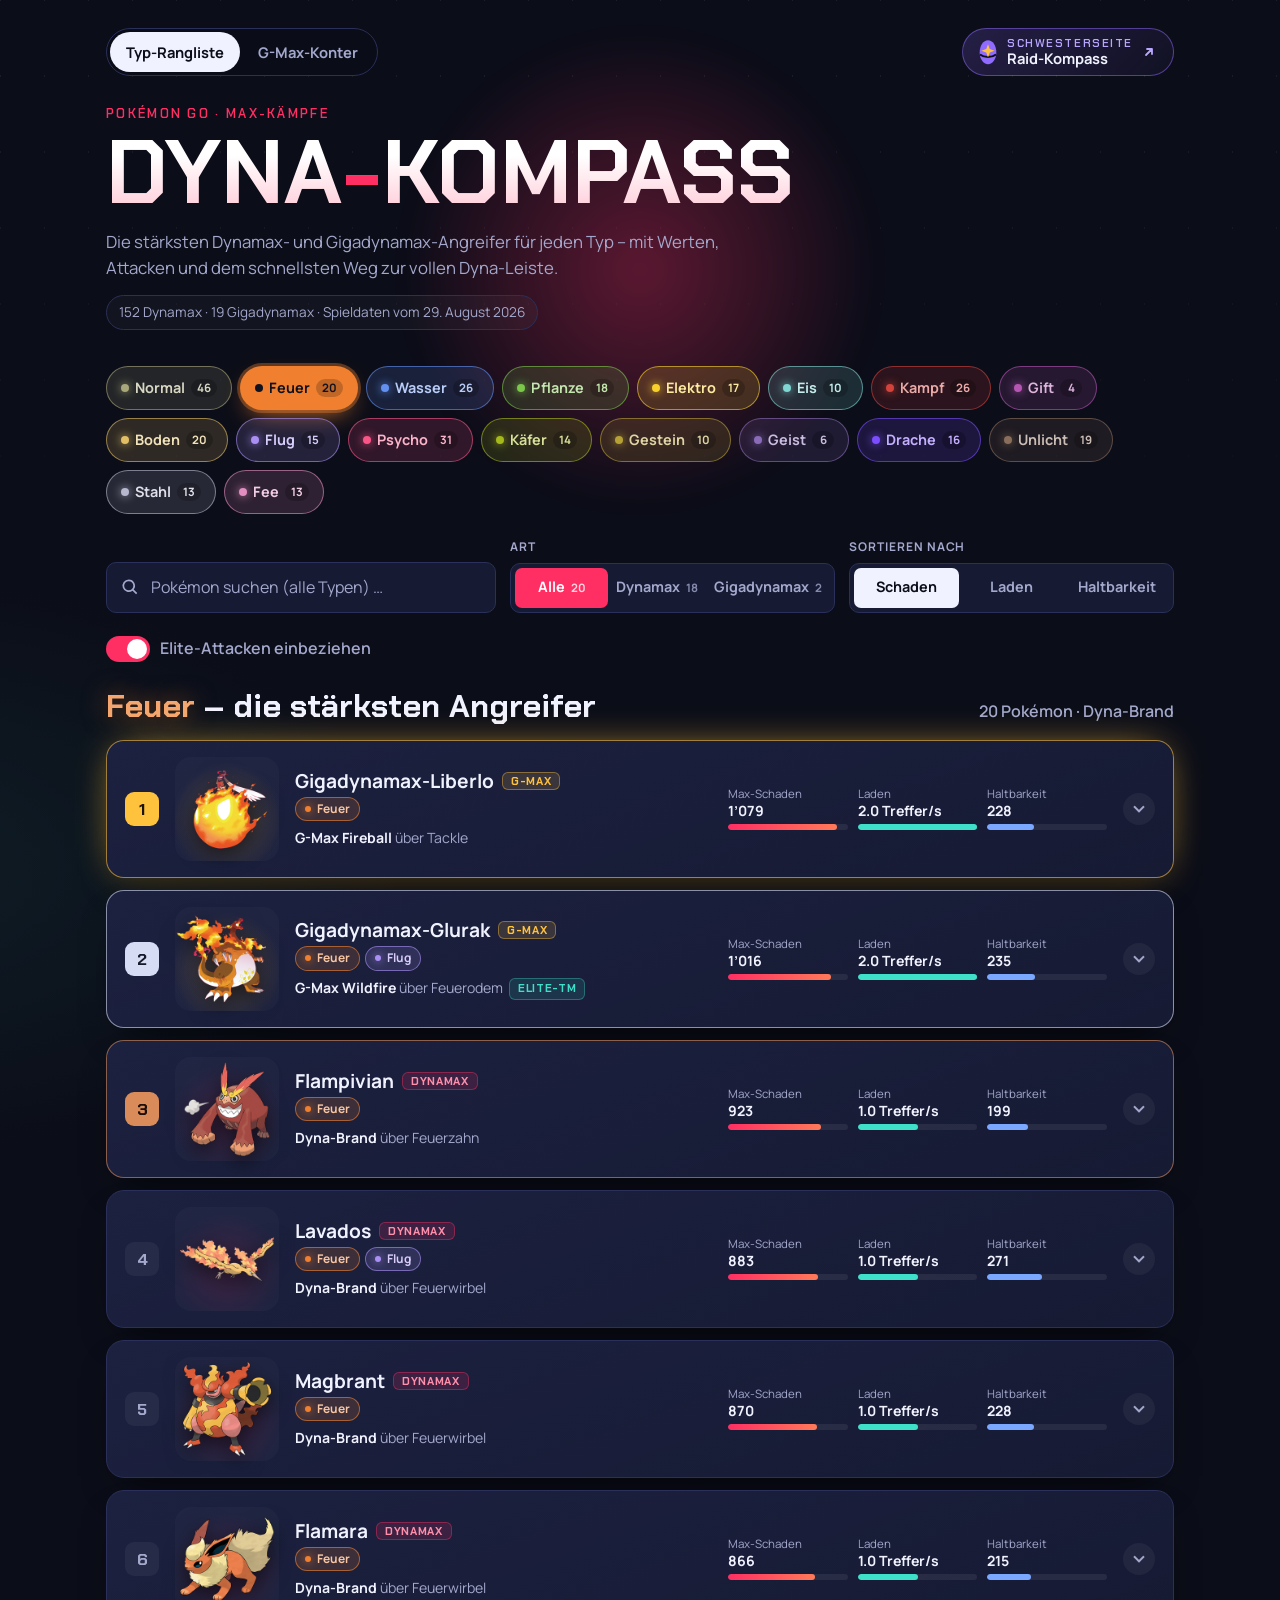
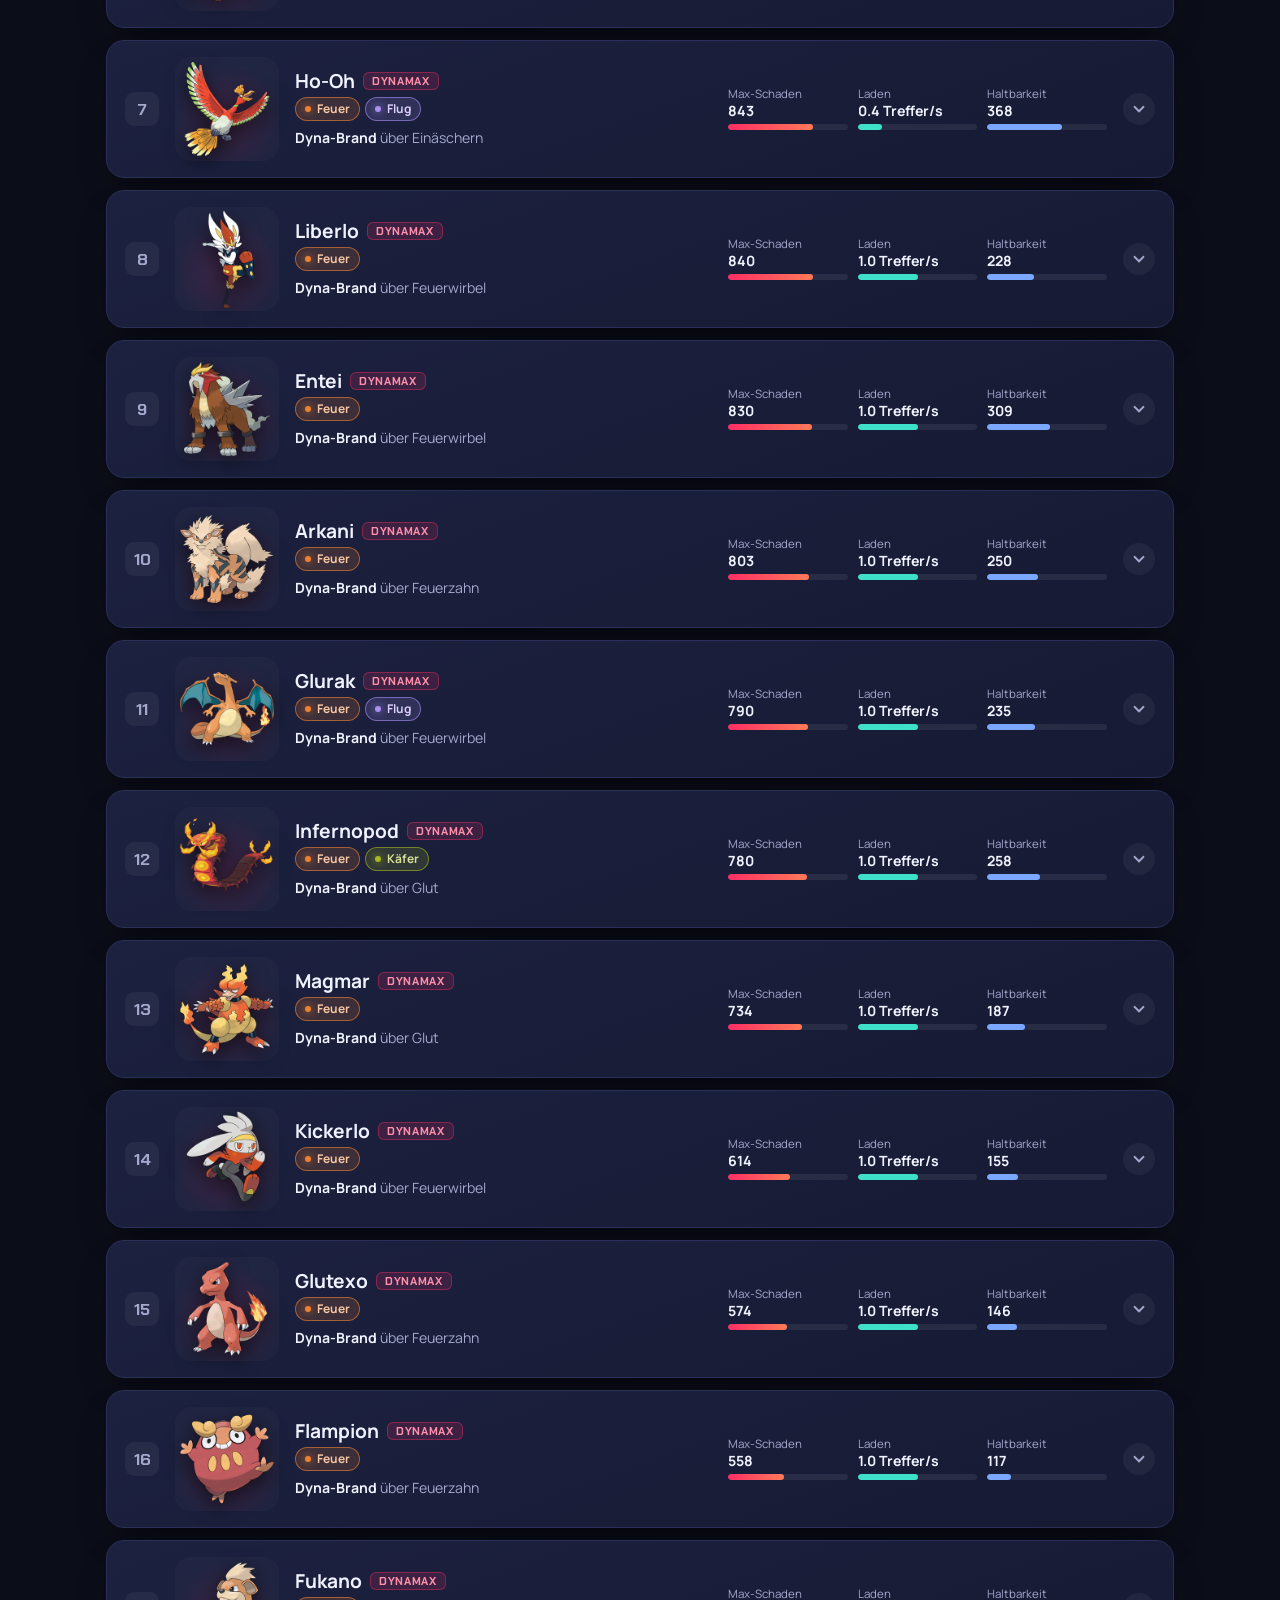
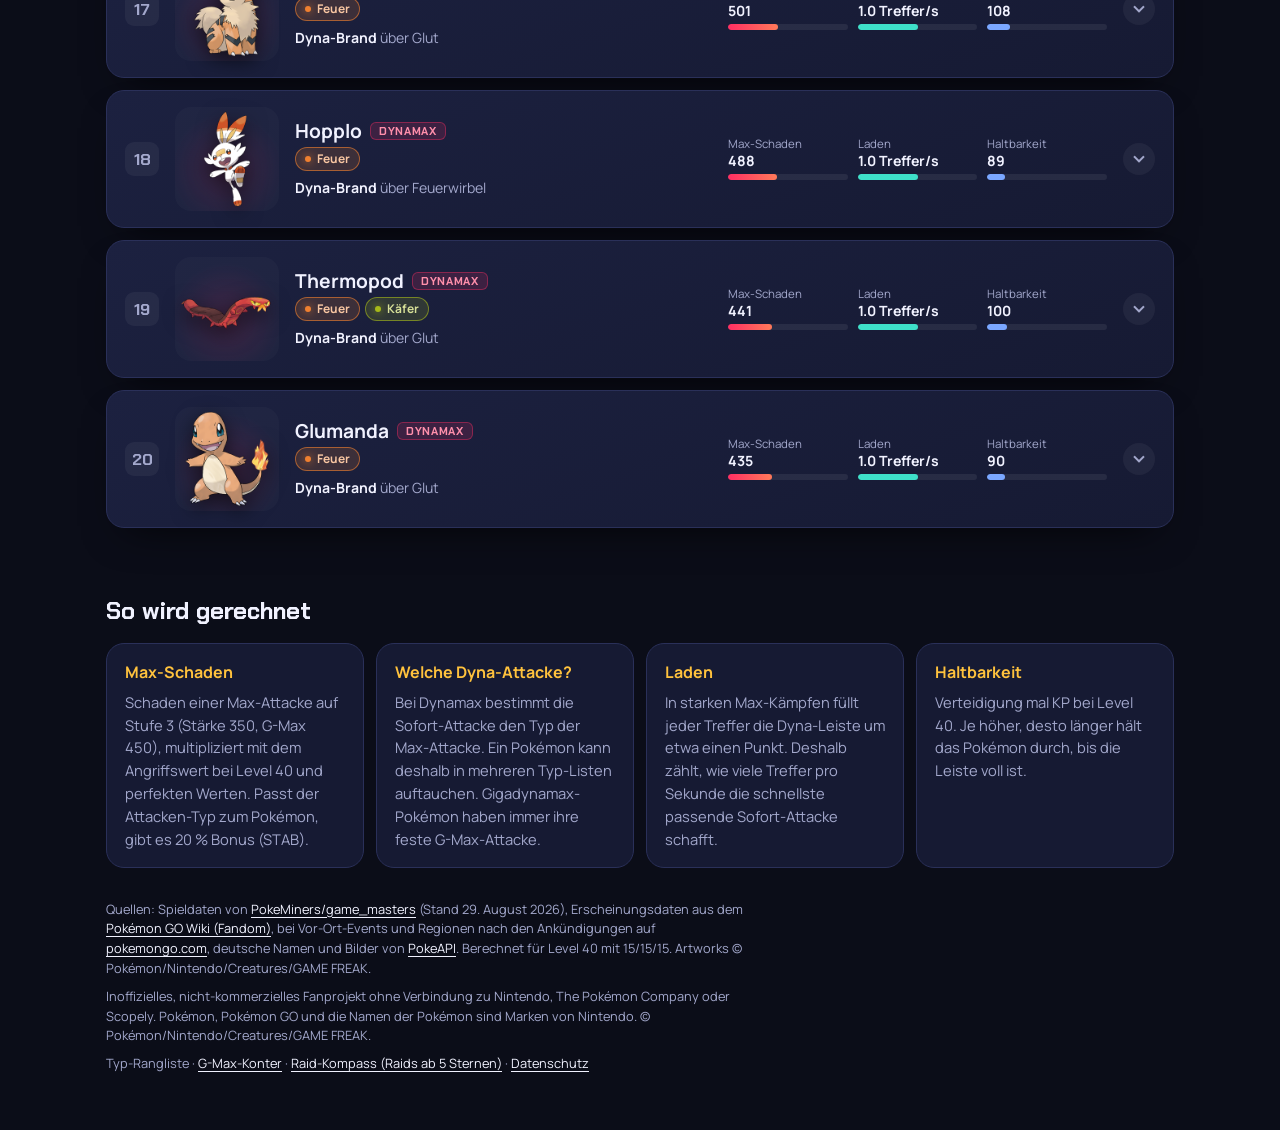
==== index.html @ cf945c14 "Gigadynamax-Duraludon angekündigt (ab 14.11.2026 für alle) - Neue, von Hand gepflegte Liste ANNOUNCE" ====
<!doctype html>
<html lang="de">
<head>
  <meta charset="utf-8">
  <meta name="viewport" content="width=device-width, initial-scale=1">
  <meta http-equiv="Content-Security-Policy" content="default-src 'self'; img-src 'self'; font-src 'self'; style-src 'self'; script-src 'self'; connect-src 'none'; object-src 'none'; base-uri 'self'; form-action 'none'">
  <meta name="referrer" content="strict-origin-when-cross-origin">
  <title>Typ-Rangliste – Dyna-Kompass</title>
  <meta name="description" content="Die stärksten Dynamax- und Gigadynamax-Pokémon in Pokémon GO für jeden Typ, mit Werten und Attacken.">
  <meta name="theme-color" content="#0b0d18">
  <link rel="icon" href="assets/favicon.svg" type="image/svg+xml">
  <link rel="stylesheet" href="css/style.css?v=2026-10-13">
  <script src="data/pokemon-data.js?v=2026-10-13" defer></script>
  <script src="js/shared.js?v=2026-10-13" defer></script>
  <script src="js/app.js?v=2026-10-13" defer></script>
</head>
<body>
  <a class="skip-link" href="#ranking">Zur Rangliste springen</a>

  <header class="hero">
    <div class="hero__glow" aria-hidden="true"></div>
    <nav class="page-nav" aria-label="Seiten">
      <div class="page-nav__tabs">
        <a class="page-nav__link" href="index.html" aria-current="page">Typ-Rangliste</a>
        <a class="page-nav__link" href="konter.html">G-Max-Konter</a>
      </div>
      <a class="page-nav__sister" href="https://jason-z-tech.github.io/raid-kompass/">
        <svg class="page-nav__sister-logo" viewBox="14 6.5 36 51" width="14" height="20" aria-hidden="true" focusable="false"><path d="M32 7c9.5 0 17 10.6 17 25.5C49 45 41.4 56 32 56S15 45 15 32.5C15 17.6 22.5 7 32 7Z" fill="#8f6bff"/><path d="M15.6 36c4.4 3.4 10 5.3 16.4 5.3S44 39.4 48.4 36" fill="none" stroke="#0b0d18" stroke-width="4"/><path d="M32 15l3.6 9.9 9.9 3.6-9.9 3.6L32 42l-3.6-9.9-9.9-3.6 9.9-3.6Z" fill="#ffc23d"/></svg>
        <span class="page-nav__sister-text"><span class="page-nav__sister-kicker">Schwesterseite </span><span class="page-nav__sister-name">Raid-Kompass</span><span class="page-nav__sister-more"> – </span><span class="page-nav__sister-short">Raids</span><span class="page-nav__sister-more"> ab 5 Sternen</span></span>
        <svg class="page-nav__sister-arrow" viewBox="0 0 12 12" width="12" height="12" aria-hidden="true" focusable="false"><path d="M3 9 9 3M4 3h5v5" fill="none" stroke="currentColor" stroke-width="1.8" stroke-linecap="round" stroke-linejoin="round"/></svg>
      </a>
    </nav>
    <p class="hero__eyebrow">Pokémon GO · Max-Kämpfe</p>
    <h1 class="hero__title">Dyna<span>-</span>Kompass</h1>
    <p class="hero__lead">Die stärksten Dynamax- und Gigadynamax-Angreifer für jeden Typ – mit Werten, Attacken und dem schnellsten Weg zur vollen Dyna-Leiste.</p>
    <p class="hero__meta" id="data-meta"></p>
  </header>

  <nav class="type-bar" aria-label="Typ wählen">
    <div class="scroller">
      <div class="scroller__track type-bar__track" id="type-bar"></div>
    </div>
  </nav>

  <form class="controls" id="controls" autocomplete="off">
    <div class="search">
      <label class="visually-hidden" for="search">Pokémon suchen (alle Typen)</label>
      <svg class="search__icon" viewBox="0 0 24 24" aria-hidden="true"><path d="M10.5 3a7.5 7.5 0 0 1 5.96 12.05l4.25 4.24-1.42 1.42-4.24-4.25A7.5 7.5 0 1 1 10.5 3Zm0 2a5.5 5.5 0 1 0 0 11 5.5 5.5 0 0 0 0-11Z"/></svg>
      <input id="search" name="search" type="search" placeholder="Pokémon suchen (alle Typen) …" autocomplete="off" enterkeyhint="search">
      <button class="search__clear" id="search-clear" type="button" aria-label="Suche leeren" hidden>×</button>
    </div>

    <fieldset class="segmented" id="kind-filter">
      <legend class="control-label">Art</legend>
      <div class="segmented__options">
        <label><input type="radio" name="kind" value="all" checked autocomplete="off"><span>Alle <small data-count="all"></small></span></label>
        <label><input type="radio" name="kind" value="dynamax" autocomplete="off"><span>Dynamax <small data-count="dynamax"></small></span></label>
        <label><input type="radio" name="kind" value="gigantamax" autocomplete="off"><span>Gigadynamax <small data-count="gigantamax"></small></span></label>
      </div>
    </fieldset>

    <fieldset class="segmented segmented--sort" id="sort-filter">
      <legend class="control-label">Sortieren nach</legend>
      <div class="segmented__options">
        <label><input type="radio" name="sort" value="damage" checked autocomplete="off"><span>Schaden</span></label>
        <label><input type="radio" name="sort" value="charge" autocomplete="off"><span>Laden</span></label>
        <label><input type="radio" name="sort" value="bulk" autocomplete="off"><span>Haltbarkeit</span></label>
      </div>
    </fieldset>

    <div class="controls__row">
      <label class="toggle">
        <input id="elite" name="elite" type="checkbox" checked autocomplete="off">
        <span class="toggle__track" aria-hidden="true"></span>
        <span>Elite-Attacken einbeziehen</span>
      </label>
      <button class="reset-btn" id="reset" type="button" hidden>Filter zurücksetzen</button>
    </div>
  </form>

  <section class="search-hits" id="search-hits" aria-live="polite" hidden></section>

  <main id="ranking" class="ranking" tabindex="-1">
    <noscript><p class="state">Diese Seite braucht JavaScript, um die Rangliste anzuzeigen.</p></noscript>
  </main>

  <section class="method" aria-labelledby="method-title">
    <h2 id="method-title">So wird gerechnet</h2>
    <div class="method__grid">
      <article>
        <h3>Max-Schaden</h3>
        <p>Schaden einer Max-Attacke auf Stufe 3 (Stärke 350, G-Max 450), multipliziert mit dem Angriffswert bei Level 40 und perfekten Werten. Passt der Attacken-Typ zum Pokémon, gibt es 20 % Bonus (STAB).</p>
      </article>
      <article>
        <h3>Welche Dyna-Attacke?</h3>
        <p>Bei Dynamax bestimmt die Sofort-Attacke den Typ der Max-Attacke. Ein Pokémon kann deshalb in mehreren Typ-Listen auftauchen. Gigadynamax-Pokémon haben immer ihre feste G-Max-Attacke.</p>
      </article>
      <article>
        <h3>Laden</h3>
        <p>In starken Max-Kämpfen füllt jeder Treffer die Dyna-Leiste um etwa einen Punkt. Deshalb zählt, wie viele Treffer pro Sekunde die schnellste passende Sofort-Attacke schafft.</p>
      </article>
      <article>
        <h3>Haltbarkeit</h3>
        <p>Verteidigung mal KP bei Level 40. Je höher, desto länger hält das Pokémon durch, bis die Leiste voll ist.</p>
      </article>
    </div>
  </section>

  <footer class="footer">
    <p id="sources"></p>
    <p>Inoffizielles, nicht-kommerzielles Fanprojekt ohne Verbindung zu Nintendo, The Pokémon Company oder Scopely. Pokémon, Pokémon GO und die Namen der Pokémon sind Marken von Nintendo. © Pokémon/Nintendo/Creatures/GAME FREAK.</p>
    <p><a href="index.html" aria-current="page">Typ-Rangliste</a> · <a href="konter.html">G-Max-Konter</a> · <a href="https://jason-z-tech.github.io/raid-kompass/">Raid-Kompass (Raids ab 5 Sternen)</a> · <a href="datenschutz.html">Datenschutz</a></p>
  </footer>
</body>
</html>
---- css/style.css ----
/* Dyna-Kompass – Design: "Power Spot bei Nacht". Dynamax-Rot, Gigadynamax-Gold, Typfarben. */

@font-face {
  font-family: 'Chakra Petch';
  src: url('../assets/fonts/Chakra-Petch-600.woff2') format('woff2');
  font-weight: 600;
  font-display: swap;
}
@font-face {
  font-family: 'Chakra Petch';
  src: url('../assets/fonts/Chakra-Petch-700.woff2') format('woff2');
  font-weight: 700;
  font-display: swap;
}
@font-face {
  font-family: 'Manrope';
  src: url('../assets/fonts/Manrope-400-800.woff2') format('woff2');
  font-weight: 400 800;
  font-display: swap;
}

:root {
  --bg: #0b0d18;
  --panel: #161a33;
  --panel-2: #1c2140;
  --line: #2a3059;
  --text: #f1f2ff;
  --muted: #a3a8cc;
  --dyna: #ff2e63;
  --dyna-soft: #ff2e6326;
  --gmax: #ffc23d;
  --gmax-soft: #ffc23d24;
  --charge: #3ee0c9;
  --bulk: #7aa7ff;
  --heal: #6ee787;
  --radius: 18px;
  --radius-sm: 10px;
  --shadow: 0 18px 40px -20px #000c;
  --font-display: 'Chakra Petch', 'Segoe UI', sans-serif;
  --font-body: 'Manrope', 'Segoe UI', system-ui, sans-serif;
  --ease: cubic-bezier(.2, .8, .2, 1);
  --page: 1100px;

  --t-normal: #a8a77a; --t-fire: #f08030; --t-water: #6390f0; --t-grass: #7ac74c;
  --t-electric: #f7d02c; --t-ice: #7fd6d2; --t-fighting: #d3423b; --t-poison: #b556b3;
  --t-ground: #e2bf65; --t-flying: #a98ff3; --t-psychic: #f95587; --t-bug: #a6b91a;
  --t-rock: #b6a136; --t-ghost: #8a6bb8; --t-dragon: #7b4dff; --t-dark: #8a6d5a;
  --t-steel: #b7b7ce; --t-fairy: #e38ec0;
}

*, *::before, *::after { box-sizing: border-box; }

html { color-scheme: dark; -webkit-text-size-adjust: 100%; }

body {
  margin: 0;
  min-height: 100vh;
  font-family: var(--font-body);
  font-size: 1rem;
  line-height: 1.55;
  color: var(--text);
  background:
    radial-gradient(1200px 600px at 85% -10%, #ff2e6322, transparent 60%),
    radial-gradient(900px 500px at -10% 20%, #3ee0c914, transparent 60%),
    var(--bg);
  overflow-x: hidden;
}

/* Feines Sechseck-Raster wie auf einem Power Spot */
body::before {
  content: '';
  position: fixed;
  inset: 0;
  pointer-events: none;
  opacity: .07;
  background-image:
    linear-gradient(30deg, #fff 1px, transparent 1px),
    linear-gradient(150deg, #fff 1px, transparent 1px);
  background-size: 44px 76px;
  mask-image: linear-gradient(to bottom, #000, transparent 70%);
  z-index: -1;
}

img { max-width: 100%; display: block; }
button, input { font: inherit; color: inherit; }
button { cursor: pointer; }
[hidden] { display: none !important; }

.visually-hidden {
  position: absolute !important;
  width: 1px; height: 1px;
  overflow: hidden;
  clip: rect(0 0 0 0);
  white-space: nowrap;
}

.skip-link {
  position: absolute;
  left: 16px; top: -60px;
  padding: 10px 16px;
  border-radius: var(--radius-sm);
  background: var(--dyna);
  color: #fff;
  font-weight: 700;
  z-index: 20;
  transition: top .2s var(--ease);
}
.skip-link:focus { top: 16px; }

:focus-visible { outline: 3px solid var(--gmax); outline-offset: 3px; }

/* ---------- Kopfbereich ---------- */

.hero {
  position: relative;
  padding: 20px 16px 24px;
  max-width: var(--page);
  margin: 0 auto;
  isolation: isolate;
}

/* Rein dekorativ: darf nie Klicks abfangen. */
.hero__glow {
  position: absolute;
  top: 10px; left: 50%;
  width: min(520px, 90vw);
  aspect-ratio: 1;
  translate: -50% 0;
  border-radius: 50%;
  background: radial-gradient(circle, #ff2e6355, #ff2e6300 65%);
  filter: blur(10px);
  z-index: -1;
  pointer-events: none;
  animation: pulse 5s ease-in-out infinite;
}
.hero__glow--gmax { background: radial-gradient(circle, #ffc23d40, #ff2e6322 40%, transparent 65%); }

/* Kopfleiste in einer Zeile: links die eigenen Seiten als Reiter, rechts abgesetzt der Link zur
   Schwesterseite – bewusst kein dritter Reiter. Auf dem Handy füllen die Reiter die Breite. */
.page-nav {
  display: flex;
  flex-wrap: wrap; /* nur bei sehr großer Schrift oder starkem Zoom: dann rutscht der Knopf in eine zweite Zeile */
  align-items: stretch;
  gap: 8px 6px;
  margin-bottom: 28px;
}
.page-nav__tabs {
  display: flex;
  flex: 1 1 auto;
  flex-wrap: wrap;
  min-width: 0;
  gap: 2px;
  padding: 3px;
  border: 1px solid var(--line);
  border-radius: 999px;
  background: #0b0d18cc;
  backdrop-filter: blur(8px);
}
.page-nav__link {
  display: inline-flex;
  flex: 1 1 0;
  align-items: center;
  justify-content: center;
  min-height: 40px;
  padding: 0 8px;
  white-space: nowrap;
  border-radius: 999px;
  color: var(--muted);
  font-weight: 700;
  font-size: .82rem;
  text-decoration: none;
  transition: background .2s var(--ease), color .2s var(--ease);
}
.page-nav__link[aria-current="page"] { background: var(--text); color: var(--bg); }
.page-nav__link:focus-visible { outline-offset: 0; }

/* Schwesterseite Raid-Kompass: lila wie deren Logo, mit dem Raid-Ei; der Pfeil heißt "andere Website".
   Der Linktext ist immer vollständig ("Schwesterseite Raid-Kompass – Raids ab 5 Sternen"),
   sichtbar ist je nach Breite nur ein Teil davon. */
.page-nav__sister {
  position: relative;
  display: inline-flex;
  flex: none;
  align-items: center;
  justify-content: center;
  gap: 5px;
  min-height: 48px;
  margin-left: auto;
  padding: 0 11px 0 10px;
  border: 1px solid #8f6bff80;
  border-radius: 999px;
  background: linear-gradient(135deg, #8f6bff33, #8f6bff0d);
  color: var(--text);
  font-weight: 700;
  font-size: .82rem;
  line-height: 1.15;
  white-space: nowrap;
  text-decoration: none;
  transition: border-color .2s var(--ease), background-color .2s var(--ease);
}
.page-nav__sister-logo { flex: none; width: 14px; height: 20px; }
.page-nav__sister-arrow { flex: none; width: 12px; height: 12px; color: #b9a6ff; transition: translate .2s var(--ease); }
.page-nav__sister-text { display: flex; flex-direction: column; }
.page-nav__sister-kicker,
.page-nav__sister-name,
.page-nav__sister-more,
.page-nav__sister-short {
  position: absolute;
  width: 1px; height: 1px;
  overflow: hidden;
  clip: rect(0 0 0 0);
}

@media (hover: hover) {
  .page-nav__link:hover { color: var(--text); background: #ffffff0f; }
  .page-nav__link[aria-current="page"]:hover { background: var(--text); color: var(--bg); }
  .page-nav__sister:hover { border-color: #8f6bffcc; background-color: #8f6bff1f; }
  .page-nav__sister:hover .page-nav__sister-arrow { translate: 2px -2px; }
}

/* Sehr schmale Handys: rundes Symbol mit Ei und Pfeil. */
@media (max-width: 359.98px) {
  .page-nav__sister { width: 48px; gap: 2px; padding: 0; }
}
/* Handy: statt des vollen Namens nur "Raids". */
@media (min-width: 360px) and (max-width: 559.98px) {
  .page-nav__sister-short { position: static; width: auto; height: auto; overflow: visible; clip: auto; }
}
@media (min-width: 375px) {
  .page-nav__link { font-size: .875rem; }
  .page-nav__sister { font-size: .875rem; }
}
/* Ab Tablet-Breite: Reiter links, Schwesterseite rechts mit vollem Namen. */
@media (min-width: 560px) {
  .page-nav { justify-content: space-between; gap: 8px; }
  .page-nav__tabs { flex: none; }
  .page-nav__link { flex: none; padding: 0 16px; font-size: .92rem; }
  .page-nav__sister { gap: 10px; padding: 0 18px 0 16px; font-size: .92rem; }
  .page-nav__sister-logo { width: 18px; height: 25px; }
  .page-nav__sister-kicker,
  .page-nav__sister-name { position: static; width: auto; height: auto; overflow: visible; clip: auto; }
  .page-nav__sister-kicker {
    font-family: var(--font-display);
    font-size: .7rem;
    font-weight: 600;
    letter-spacing: .14em;
    text-transform: uppercase;
    color: #b9a6ff;
  }
}
@media (forced-colors: active) {
  .page-nav__link[aria-current="page"] { text-decoration: underline; text-underline-offset: 4px; }
  .page-nav__sister-arrow { color: inherit; }
}

.hero__eyebrow {
  margin: 0 0 6px;
  font-family: var(--font-display);
  font-weight: 600;
  letter-spacing: .18em;
  text-transform: uppercase;
  font-size: .8rem;
  color: var(--dyna);
}
.hero__eyebrow--gmax { color: var(--gmax); }

.hero__title {
  margin: 0;
  font-family: var(--font-display);
  font-weight: 700;
  font-size: clamp(2.5rem, 11vw, 5.6rem);
  line-height: .95;
  text-transform: uppercase;
  background: linear-gradient(180deg, #fff 30%, #ffc9d7);
  -webkit-background-clip: text;
  background-clip: text;
  color: transparent;
}
.hero__title span { color: var(--dyna); -webkit-text-fill-color: var(--dyna); }
.hero--compact .hero__title { font-size: clamp(2.3rem, 9vw, 4.4rem); }

.hero__lead { max-width: 62ch; margin: 14px 0 10px; color: var(--muted); font-size: 1.05rem; }

.hero__meta {
  display: inline-block;
  margin: 4px 0 0;
  padding: 6px 12px;
  border: 1px solid var(--line);
  border-radius: 999px;
  font-size: .85rem;
  color: var(--muted);
  background: #ffffff08;
}

/* ---------- Wischleiste mit Pfeilen ---------- */

.scroller { position: relative; max-width: var(--page); margin: 0 auto; }
.scroller__track {
  display: flex;
  gap: 8px;
  overflow-x: auto;
  padding: 6px 16px;
  scroll-snap-type: x proximity;
  scrollbar-width: none;
  overscroll-behavior-x: contain;
}
.scroller__track::-webkit-scrollbar { display: none; }
.scroller__track > * { scroll-snap-align: center; flex: 0 0 auto; }

.scroll-arrow {
  position: absolute;
  top: 50%;
  z-index: 2;
  width: 38px; height: 38px;
  translate: 0 -50%;
  border: 1px solid var(--line);
  border-radius: 50%;
  background: #161a33f2;
  box-shadow: 0 6px 16px #000a;
  transition: background .2s;
}
.scroll-arrow:hover { background: var(--panel-2); }
.scroll-arrow::after {
  content: '';
  position: absolute;
  inset: 0;
  margin: auto;
  width: 9px; height: 9px;
  border-right: 2px solid var(--text);
  border-bottom: 2px solid var(--text);
}
.scroll-arrow--prev { left: 4px; }
.scroll-arrow--prev::after { rotate: 135deg; translate: 2px 0; }
.scroll-arrow--next { right: 4px; }
.scroll-arrow--next::after { rotate: -45deg; translate: -2px 0; }

/* ---------- Typ-Chips ---------- */

.type-chip {
  --c: var(--t-normal);
  display: inline-flex;
  align-items: center;
  gap: 6px;
  padding: 6px 12px;
  border-radius: 999px;
  border: 1px solid color-mix(in srgb, var(--c) 60%, transparent);
  background: color-mix(in srgb, var(--c) 16%, transparent);
  color: color-mix(in srgb, var(--c) 45%, #fff);
  font-weight: 700;
  font-size: .85rem;
  white-space: nowrap;
}
.type-chip::before {
  content: '';
  width: 8px; height: 8px;
  border-radius: 50%;
  background: var(--c);
  box-shadow: 0 0 10px var(--c);
  flex: none;
}
.type-chip--small { padding: 2px 9px; font-size: .75rem; }
.type-chip--small::before { width: 6px; height: 6px; }
button.type-chip { transition: transform .2s var(--ease), box-shadow .2s var(--ease), background .2s; }
button.type-chip:hover { transform: translateY(-2px); box-shadow: 0 8px 20px -10px var(--c); }
.type-chip.is-current { background: var(--c); color: #10121f; }

.type-dot { --c: var(--t-normal); width: 10px; height: 10px; border-radius: 50%; background: var(--c); box-shadow: 0 0 8px var(--c); }

.type-normal { --c: var(--t-normal); } .type-fire { --c: var(--t-fire); } .type-water { --c: var(--t-water); }
.type-grass { --c: var(--t-grass); } .type-electric { --c: var(--t-electric); } .type-ice { --c: var(--t-ice); }
.type-fighting { --c: var(--t-fighting); } .type-poison { --c: var(--t-poison); } .type-ground { --c: var(--t-ground); }
.type-flying { --c: var(--t-flying); } .type-psychic { --c: var(--t-psychic); } .type-bug { --c: var(--t-bug); }
.type-rock { --c: var(--t-rock); } .type-ghost { --c: var(--t-ghost); } .type-dragon { --c: var(--t-dragon); }
.type-dark { --c: var(--t-dark); } .type-steel { --c: var(--t-steel); } .type-fairy { --c: var(--t-fairy); }

/* ---------- Typ-Leiste ---------- */

.type-bar, .boss-bar { padding: 6px 0 10px; }

/* Die einzeilige Typ-Leiste bleibt beim Scrollen oben (Handy/Tablet). */
.type-bar {
  position: sticky;
  top: 0;
  z-index: 5;
  background: linear-gradient(to bottom, var(--bg) 75%, #0b0d1800);
}

.type-bar__btn { padding: 9px 14px; font-size: .9rem; min-height: 44px; }
.type-bar__count {
  min-width: 22px;
  padding: 0 6px;
  border-radius: 999px;
  background: #00000033;
  font-size: .72rem;
  text-align: center;
}
.type-bar__btn[aria-pressed="true"] {
  background: var(--c);
  color: #10121f;
  box-shadow: 0 0 0 3px color-mix(in srgb, var(--c) 35%, transparent), 0 10px 26px -10px var(--c);
}
.type-bar__btn[aria-pressed="true"]::before { background: #10121f; box-shadow: none; }

/* ---------- Filter ---------- */

.controls {
  display: grid;
  gap: 14px;
  max-width: var(--page);
  margin: 0 auto;
  padding: 8px 16px 18px;
}

.control-label {
  padding: 0;
  margin-bottom: 6px;
  font-size: .75rem;
  font-weight: 700;
  letter-spacing: .08em;
  text-transform: uppercase;
  color: var(--muted);
}

.search { position: relative; }
.search__icon {
  position: absolute;
  left: 14px; top: 50%;
  width: 20px; height: 20px;
  translate: 0 -50%;
  fill: var(--muted);
  pointer-events: none;
}
.search input {
  width: 100%;
  min-height: 48px;
  padding: 12px 48px 12px 44px;
  border-radius: var(--radius-sm);
  border: 1px solid var(--line);
  background: var(--panel);
  font-size: 1rem;
  transition: border-color .2s, box-shadow .2s;
}
.search input::placeholder { color: var(--muted); }
.search input::-webkit-search-cancel-button { display: none; }
.search input:focus { outline: none; border-color: var(--dyna); box-shadow: 0 0 0 4px var(--dyna-soft); }
.search__clear {
  position: absolute;
  right: 6px; top: 50%;
  width: 36px; height: 36px;
  translate: 0 -50%;
  border: 0;
  border-radius: 50%;
  background: #ffffff12;
  font-size: 1.3rem;
  line-height: 1;
  color: var(--muted);
}
.search__clear:hover { background: #ffffff24; color: var(--text); }

.segmented { margin: 0; padding: 0; border: 0; min-width: 0; }
.segmented__options {
  display: flex;
  padding: 4px;
  border: 1px solid var(--line);
  border-radius: var(--radius-sm);
  background: var(--panel);
}
.segmented label { flex: 1; position: relative; }
.segmented input { position: absolute; inset: 0; opacity: 0; margin: 0; cursor: pointer; }
.segmented span {
  display: flex;
  align-items: center;
  justify-content: center;
  gap: 6px;
  min-height: 40px;
  padding: 6px 8px;
  border-radius: 7px;
  text-align: center;
  font-weight: 700;
  font-size: .9rem;
  color: var(--muted);
  pointer-events: none;
  transition: background .2s var(--ease), color .2s var(--ease);
}
.segmented small { font-size: .72rem; opacity: .8; }
.segmented label:hover span { color: var(--text); }
.segmented input:checked + span { background: var(--dyna); color: #fff; }
.segmented input[value="gigantamax"]:checked + span { background: var(--gmax); color: #1b1300; }
.segmented--sort input:checked + span { background: var(--text); color: var(--bg); }
.segmented input:focus-visible + span { outline: 3px solid var(--gmax); outline-offset: 2px; }

.controls__row { display: flex; flex-wrap: wrap; align-items: center; justify-content: space-between; gap: 10px; }

.toggle {
  position: relative;
  display: inline-flex;
  align-items: center;
  gap: 10px;
  min-height: 44px;
  cursor: pointer;
  font-weight: 600;
  color: var(--muted);
}
.toggle input { position: absolute; opacity: 0; width: 44px; height: 26px; margin: 0; cursor: pointer; }
.toggle__track {
  position: relative;
  flex: none;
  width: 44px; height: 26px;
  border-radius: 999px;
  background: var(--line);
  transition: background .2s var(--ease);
}
.toggle__track::after {
  content: '';
  position: absolute;
  top: 3px; left: 3px;
  width: 20px; height: 20px;
  border-radius: 50%;
  background: #fff;
  transition: translate .25s var(--ease);
}
.toggle input:checked + .toggle__track { background: var(--dyna); }
.toggle input:checked + .toggle__track::after { translate: 18px 0; }
.toggle input:focus-visible + .toggle__track { outline: 3px solid var(--gmax); outline-offset: 2px; }
.toggle:hover { color: var(--text); }

.reset-btn {
  min-height: 40px;
  padding: 8px 16px;
  border-radius: 999px;
  border: 1px solid var(--dyna);
  background: var(--dyna-soft);
  color: #ffb3c5;
  font-weight: 700;
  transition: background .2s;
}
.reset-btn:hover { background: #ff2e6344; }

/* ---------- Suchtreffer ---------- */

.search-hits {
  max-width: calc(var(--page) - 32px);
  margin: 0 16px 20px;
  padding: 14px;
  border-radius: var(--radius);
  border: 1px solid var(--line);
  background: var(--panel);
}
@media (min-width: 1132px) { .search-hits { margin: 0 auto 20px; } }
.search-hits__title { margin: 0 0 10px; font-size: .95rem; color: var(--muted); font-weight: 700; }
.search-hits__list { display: grid; gap: 10px; margin: 0; padding: 0; list-style: none; }
.search-hits__row { display: flex; gap: 12px; align-items: center; }
.search-hits__info { min-width: 0; }
.search-hits__name { display: flex; flex-wrap: wrap; gap: 6px; align-items: center; margin: 0 0 6px; font-weight: 700; }
.search-hits__places { display: flex; flex-wrap: wrap; gap: 6px; }
.search-hits__places button { min-height: 32px; }
.search-hits__empty, .search-hits__more, .search-hits__none { margin: 0; color: var(--muted); font-size: .9rem; }
.search-hits__more { margin-top: 10px; }

/* ---------- Bilder ---------- */

.art {
  position: relative;
  flex: none;
  aspect-ratio: 1;
  border-radius: 16px;
  background: radial-gradient(circle at 50% 60%, var(--dyna-soft), transparent 70%), #ffffff06;
  display: grid;
  place-items: center;
  container-type: inline-size;
}
.art--gmax { background: radial-gradient(circle at 50% 60%, #ffc23d40, transparent 70%), #ffffff06; }
.art--sm { width: 56px; border-radius: 12px; }
.art--md { width: 76px; }
.art--lg { width: min(220px, 60vw); border-radius: 28px; }
.art img {
  width: 100%;
  height: 100%;
  object-fit: contain;
  filter: drop-shadow(0 6px 10px #0009);
  transition: transform .35s var(--ease);
}
/* Schriftgröße relativ zur Bildbreite (cqi), damit die Nummer in jede Größe passt. */
.art__fallback {
  display: grid;
  place-items: center;
  width: 78%;
  aspect-ratio: 1;
  border-radius: 50%;
  background: linear-gradient(135deg, var(--c1), var(--c2));
  box-shadow: inset 0 0 0 3px #ffffff30, 0 8px 18px -8px var(--c1);
  font-family: var(--font-display);
  font-weight: 700;
  font-size: 20cqi;
  color: #10121f;
}

/* ---------- Rangliste ---------- */

.ranking, .counters {
  max-width: var(--page);
  margin: 0 auto;
  padding: 0 16px 40px;
  outline: none;
}

.ranking__header {
  display: flex;
  flex-wrap: wrap;
  align-items: baseline;
  justify-content: space-between;
  gap: 4px 16px;
  margin-bottom: 16px;
  scroll-margin-top: 90px;
}
.ranking__header h2 { margin: 0; font-family: var(--font-display); font-size: clamp(1.4rem, 5vw, 2rem); line-height: 1.1; }
.ranking__type { color: color-mix(in srgb, var(--c) 70%, #fff); text-shadow: 0 0 24px color-mix(in srgb, var(--c) 50%, transparent); }
.ranking__count { margin: 0; color: var(--muted); font-weight: 600; }
.ranking__move { white-space: nowrap; }

.ranking__list { display: grid; gap: 12px; margin: 0; padding: 0; list-style: none; }

.card {
  border-radius: var(--radius);
  background: linear-gradient(160deg, var(--panel-2), var(--panel));
  border: 1px solid var(--line);
  box-shadow: var(--shadow);
  animation: card-in .45s var(--ease) both;
  animation-delay: calc(var(--i) * 35ms);
  transition: border-color .25s var(--ease), transform .25s var(--ease);
}
.card:hover { border-color: #ff2e6380; transform: translateY(-2px); }
.card:hover .art img { transform: scale(1.08) rotate(-2deg); }
.card--top-1 { border-color: #ffc23d99; box-shadow: var(--shadow), 0 0 40px -14px var(--gmax); }
.card--top-2 { border-color: #d7dcf599; }
.card--top-3 { border-color: #d98c5a99; }

.card details > summary { list-style: none; }
.card details > summary::-webkit-details-marker { display: none; }

.card__summary {
  position: relative;
  display: grid;
  grid-template-columns: 76px minmax(0, 1fr) auto;
  grid-template-areas:
    "art info chevron"
    "meters meters meters";
  align-items: center;
  gap: 10px 12px;
  padding: 14px;
  cursor: pointer;
  border-radius: var(--radius);
}
.card__summary .art { grid-area: art; }

/* Auf dem Handy sitzt die Platznummer auf dem Bild, damit der Name mehr Platz hat. */
.card__rank {
  position: absolute;
  top: 8px; left: 8px;
  z-index: 1;
  display: grid;
  place-items: center;
  min-width: 28px;
  height: 28px;
  padding: 0 6px;
  border-radius: 9px;
  font-family: var(--font-display);
  font-weight: 700;
  font-size: .95rem;
  background: #1c2140e6;
  color: var(--muted);
  box-shadow: 0 4px 10px #0008;
}
.card--top-1 .card__rank { background: var(--gmax); color: #1b1300; }
.card--top-2 .card__rank { background: #d7dcf5; color: #151829; }
.card--top-3 .card__rank { background: #d98c5a; color: #1d0f05; }

.card__info { grid-area: info; min-width: 0; }
.card__name { display: flex; flex-wrap: wrap; align-items: center; gap: 4px 8px; margin: 0 0 4px; font-size: 1.05rem; line-height: 1.25; }
.card__types { display: flex; flex-wrap: wrap; gap: 5px; margin-bottom: 6px; }
.card__move { margin: 0; font-size: .88rem; color: var(--muted); }
.card__max { color: var(--text); font-weight: 700; }

.badge {
  display: inline-block;
  padding: 1px 8px;
  border-radius: 6px;
  font-family: var(--font-display);
  font-size: .7rem;
  font-weight: 700;
  letter-spacing: .06em;
  text-transform: uppercase;
  vertical-align: middle;
  white-space: nowrap;
}
.badge--dynamax { background: var(--dyna-soft); color: #ff8fab; border: 1px solid #ff2e6366; }
.badge--gigantamax { background: var(--gmax-soft); color: var(--gmax); border: 1px solid #ffc23d66; }
.badge--elite { margin-left: 6px; background: #3ee0c91f; color: var(--charge); border: 1px solid #3ee0c955; }
/* Datum und Region sind ganze Wörter statt Kürzel: normale Schreibung, dürfen umbrechen. */
.badge--upcoming, .badge--region { background: #ffffff0f; color: var(--text); border: 1px dashed #a3a8ccb3; text-transform: none; letter-spacing: .02em; white-space: normal; }
.badge--region { border-style: solid; }

/* Angekündigt, noch nicht erhältlich: gestrichelter Rahmen wie bei Platzhaltern, Feld ohne Platznummer. */
.card--upcoming { border-style: dashed; border-color: #a3a8ccb3; }
.card--upcoming:hover { border-color: var(--muted); }
.card__rank.card__rank--upcoming { padding: 0 2px; font-size: .75rem; color: var(--text); }

.card__chevron {
  grid-area: chevron;
  width: 32px; height: 32px;
  border-radius: 50%;
  background: #ffffff0d;
  position: relative;
  transition: transform .3s var(--ease), background .2s;
}
.card__chevron::after {
  content: '';
  position: absolute;
  inset: 0;
  margin: auto;
  width: 8px; height: 8px;
  border-right: 2px solid var(--muted);
  border-bottom: 2px solid var(--muted);
  translate: 0 -2px;
  rotate: 45deg;
}
.card details[open] .card__chevron { transform: rotate(180deg); background: var(--dyna-soft); }

.card__meters { grid-area: meters; display: grid; grid-template-columns: repeat(3, minmax(0, 1fr)); gap: 10px; }

.meter__head { display: flex; flex-direction: column; font-size: .72rem; color: var(--muted); line-height: 1.25; }
.meter__head strong { color: var(--text); font-size: .88rem; }
.meter__track { margin-top: 5px; height: 6px; border-radius: 999px; background: #ffffff12; overflow: hidden; }
.meter__fill {
  display: block;
  height: 100%;
  width: var(--fill);
  border-radius: inherit;
  background: var(--bar);
  transform-origin: left;
  animation: fill-in .9s var(--ease) both;
  animation-delay: calc(var(--i, 0) * 35ms + 150ms);
}
.meter--damage { --bar: linear-gradient(90deg, #ff2e63, #ff7a59); }
.meter--charge { --bar: var(--charge); }
.meter--bulk { --bar: var(--bulk); }

/* Details */
.card__details {
  display: grid;
  grid-template-columns: minmax(0, 1fr);
  gap: 18px;
  margin: 0 14px;
  padding: 4px 0 18px;
  border-top: 1px solid var(--line);
  animation: details-in .35s var(--ease);
}
.card__details > * { min-width: 0; }
.card__details h4 {
  margin: 14px 0 8px;
  font-family: var(--font-display);
  font-size: .9rem;
  letter-spacing: .08em;
  text-transform: uppercase;
  color: var(--muted);
}

.stat { display: grid; grid-template-columns: 96px minmax(0, 1fr) 38px; align-items: center; gap: 10px; margin-bottom: 6px; font-size: .88rem; }
.stat__label { color: var(--muted); }
.stat__track { height: 8px; border-radius: 999px; background: #ffffff12; overflow: hidden; }
.stat__fill { display: block; height: 100%; width: var(--fill); border-radius: inherit; background: linear-gradient(90deg, #ff2e63, #ffc23d); }
.stat__value { text-align: right; font-weight: 700; font-variant-numeric: tabular-nums; }

.facts { display: grid; grid-template-columns: repeat(2, minmax(0, 1fr)); gap: 8px; margin: 12px 0 0; }
.facts div { padding: 10px 12px; border-radius: var(--radius-sm); background: #ffffff08; border: 1px solid var(--line); }
.facts dt { font-size: .75rem; color: var(--muted); }
.facts dd { margin: 0; font-family: var(--font-display); font-weight: 700; font-size: 1.1rem; }
.facts .facts__date { font-size: .95rem; }

.moves table { width: 100%; border-collapse: collapse; font-size: .8rem; }
.moves th, .moves td { padding: 7px 4px; text-align: left; border-bottom: 1px solid #ffffff0f; }
.moves td, .moves thead th:nth-child(n+2) { text-align: right; white-space: nowrap; font-variant-numeric: tabular-nums; }
.moves thead th { font-size: .72rem; color: var(--muted); font-weight: 600; text-transform: uppercase; letter-spacing: .05em; }
.moves tbody th .type-chip { margin-top: 3px; }
.moves__name { display: block; }
.moves tbody tr:hover { background: #ffffff08; }

/* Leere Zustände und Fehler */
.state {
  display: grid;
  justify-items: center;
  gap: 6px;
  padding: 32px 20px;
  border-radius: var(--radius);
  border: 1px dashed var(--line);
  text-align: center;
  color: var(--muted);
}
.state p { margin: 0; }
.state__title { font-family: var(--font-display); font-size: 1.2rem; color: var(--text); }
.state .reset-btn { margin-top: 8px; }
.state--error { border-color: #ff2e6399; }

/* ---------- G-Max-Konter ---------- */

.boss-btn {
  display: grid;
  justify-items: center;
  gap: 4px;
  width: 104px;
  padding: 8px 6px 10px;
  border-radius: 16px;
  border: 1px solid var(--line);
  background: var(--panel);
  transition: border-color .2s, transform .2s var(--ease), background .2s;
}
.boss-btn:hover { transform: translateY(-2px); border-color: #ffc23d80; }
.boss-btn:hover img { transform: scale(1.08); }
.boss-btn[aria-pressed="true"] { border-color: var(--gmax); background: linear-gradient(160deg, #ffc23d2e, var(--panel)); box-shadow: 0 10px 24px -14px var(--gmax); }
.boss-btn__name { font-size: .78rem; font-weight: 700; line-height: 1.2; text-align: center; }
.boss-btn__types { display: flex; gap: 4px; }
.boss-btn .badge--upcoming { font-size: .62rem; padding: 1px 6px; }

.boss {
  display: grid;
  justify-items: center;
  gap: 16px;
  margin: 8px 0 32px;
  padding: 20px 16px;
  border-radius: var(--radius);
  border: 1px solid #ffc23d55;
  background: radial-gradient(600px 300px at 20% 0%, #ffc23d1c, transparent 70%), linear-gradient(160deg, var(--panel-2), var(--panel));
  box-shadow: var(--shadow);
  animation: card-in .45s var(--ease) both;
}
.boss .art--lg img { animation: float 6s ease-in-out infinite; }
.boss__info { width: 100%; min-width: 0; }
.boss__label { margin: 0; font-size: .78rem; font-weight: 700; letter-spacing: .1em; text-transform: uppercase; color: var(--gmax); }
.boss__name { margin: 2px 0 8px; font-family: var(--font-display); font-size: clamp(1.7rem, 6vw, 2.4rem); line-height: 1.1; }
.boss__note { margin: 10px 0 0; padding: 8px 12px; border-radius: var(--radius-sm); border: 1px dashed #a3a8ccb3; background: #ffffff0a; font-size: .9rem; }
.boss__facts { display: grid; gap: 14px; margin-top: 12px; }
.boss__facts h3 { margin: 0 0 6px; font-size: .78rem; letter-spacing: .08em; text-transform: uppercase; color: var(--muted); }
.factor-list { display: flex; flex-wrap: wrap; gap: 6px; }
.boss__moves { display: flex; flex-wrap: wrap; gap: 8px; margin: 0; padding: 0; list-style: none; }
.boss__moves li { display: inline-flex; align-items: center; gap: 6px; padding: 4px 10px 4px 12px; border-radius: 999px; background: #ffffff0a; border: 1px solid var(--line); font-weight: 600; font-size: .88rem; }

.section-head { display: flex; flex-wrap: wrap; align-items: center; justify-content: space-between; gap: 6px 16px; margin-bottom: 14px; }
.section-head h2 { margin: 0; font-family: var(--font-display); font-size: clamp(1.4rem, 5vw, 1.9rem); }
.section-head p { margin: 0; color: var(--muted); }

.teams { margin-bottom: 36px; }
.teams__grid { display: grid; gap: 14px; }
.team {
  --accent: var(--dyna);
  display: flex;
  flex-direction: column;
  border-radius: var(--radius);
  border: 1px solid var(--line);
  border-top: 3px solid var(--accent);
  background: linear-gradient(170deg, color-mix(in srgb, var(--accent) 10%, var(--panel-2)), var(--panel) 45%);
  box-shadow: var(--shadow);
  animation: card-in .45s var(--ease) both;
}
.team--ausgewogen { --accent: var(--bulk); animation-delay: 60ms; }
.team--sicher { --accent: var(--heal); animation-delay: 120ms; }
.team__head { padding: 16px 16px 6px; }
.team__tagline { margin: 0; font-size: .75rem; font-weight: 800; letter-spacing: .1em; text-transform: uppercase; color: var(--accent); }
.team__title { margin: 2px 0 6px; font-family: var(--font-display); font-size: 1.35rem; }
.team__text { margin: 0; color: var(--muted); font-size: .9rem; }
.team__members { display: grid; gap: 8px; margin: 0; padding: 10px 12px 14px; list-style: none; }

.member { display: flex; gap: 12px; align-items: center; padding: 10px; border-radius: 14px; background: #ffffff07; border: 1px solid #ffffff0d; }
.member__info { min-width: 0; }
.member__name { display: flex; flex-wrap: wrap; align-items: center; gap: 4px 8px; margin: 0; font-weight: 800; }
.member__action { margin: 2px 0 0; font-size: .86rem; color: var(--muted); }
.member__action strong { color: var(--text); }
.member__reason { margin: 2px 0 0; font-size: .8rem; color: var(--muted); }

.role-badge { padding: 1px 8px; border-radius: 6px; font-family: var(--font-display); font-size: .68rem; font-weight: 700; letter-spacing: .06em; text-transform: uppercase; }
.role-badge--attacker { background: var(--dyna-soft); color: #ff8fab; }
.role-badge--tank { background: #7aa7ff22; color: var(--bulk); }
.role-badge--healer { background: #6ee78722; color: var(--heal); }

.lists { margin-bottom: 20px; }
.tabs {
  display: flex;
  gap: 4px;
  padding: 4px;
  margin-bottom: 14px;
  border: 1px solid var(--line);
  border-radius: var(--radius-sm);
  background: var(--panel);
}
.tabs__btn {
  flex: 1;
  min-height: 44px;
  border: 0;
  border-radius: 7px;
  background: none;
  color: var(--muted);
  font-weight: 800;
  transition: background .2s, color .2s;
}
.tabs__btn:hover { color: var(--text); }
.tabs__btn[aria-selected="true"] { background: var(--text); color: var(--bg); }

.rows { display: grid; gap: 8px; margin: 0; padding: 0; list-style: none; }
.row {
  display: grid;
  grid-template-columns: auto 56px minmax(0, 1fr);
  grid-template-areas: "rank art info" "metric metric metric";
  align-items: center;
  gap: 8px 12px;
  padding: 12px;
  border-radius: 14px;
  border: 1px solid var(--line);
  background: var(--panel);
  animation: card-in .4s var(--ease) both;
}
.row:hover { border-color: #ffffff30; }
.row:hover img { transform: scale(1.08); }
.row__rank { grid-area: rank; min-width: 26px; font-family: var(--font-display); font-weight: 700; font-size: 1.1rem; color: var(--muted); text-align: center; }
.row .art { grid-area: art; }
.row__info { grid-area: info; min-width: 0; }
.row__name { display: flex; flex-wrap: wrap; align-items: center; gap: 4px 8px; margin: 0 0 4px; font-weight: 800; }
.row__detail { margin: 0; font-size: .84rem; color: var(--muted); }
.row__detail strong { color: var(--text); }
.row__metric { grid-area: metric; }
.row .card__types { margin-bottom: 4px; }

/* ---------- Methode & Footer ---------- */

.method { max-width: var(--page); margin: 0 auto; padding: 24px 16px 8px; }
.method h2 { font-family: var(--font-display); font-size: 1.5rem; margin: 0 0 14px; }
.method__grid { display: grid; gap: 12px; }
.method article { padding: 16px 18px; border-radius: var(--radius); background: var(--panel); border: 1px solid var(--line); }
.method h3 { margin: 0 0 6px; font-size: 1rem; color: var(--gmax); }
.method p { margin: 0; color: var(--muted); font-size: .92rem; }

.footer { max-width: var(--page); margin: 0 auto; padding: 24px 16px 48px; font-size: .8rem; color: var(--muted); }
.footer p { margin: 0 0 8px; max-width: 80ch; }
.footer a { color: var(--text); text-underline-offset: 3px; }
.footer a[aria-current="page"] { color: var(--muted); text-decoration: none; }

/* ---------- Rechtliches ---------- */

.hero__title--small { font-size: clamp(2.2rem, 9vw, 3.6rem); }
.legal { max-width: 760px; margin: 0 auto; padding: 0 16px 24px; outline: none; }
.legal section { margin-bottom: 26px; }
.legal h2 { margin: 0 0 8px; font-family: var(--font-display); font-size: 1.3rem; }
.legal p, .legal li { margin: 0 0 10px; color: #d6d9f2; }
.legal ul { margin: 0 0 10px; padding-left: 20px; }
.legal a { color: var(--gmax); text-underline-offset: 3px; }
.legal code { padding: 1px 6px; border-radius: 6px; background: #ffffff12; font-size: .9em; }
.legal__summary { padding: 18px 20px; border-radius: var(--radius); border: 1px solid #6ee78755; background: #6ee7870f; }
.legal__date { color: var(--muted); font-size: .85rem; }

/* ---------- Animationen ---------- */

@keyframes card-in { from { opacity: 0; transform: translateY(14px); } }
@keyframes fill-in { from { transform: scaleX(0); } }
@keyframes details-in { from { opacity: 0; transform: translateY(-6px); } }
@keyframes pulse { 50% { opacity: .6; scale: 1.08; } }
@keyframes float { 50% { transform: translateY(-8px); } }

@media (prefers-reduced-motion: reduce) {
  *, *::before, *::after { animation: none !important; transition: none !important; scroll-behavior: auto !important; }
}

/* ---------- Größere Bildschirme ---------- */

@media (min-width: 720px) {
  .hero { padding-top: 28px; }
  .controls { grid-template-columns: minmax(0, 1fr) minmax(0, 1fr); align-items: end; }
  .controls .search { grid-column: 1 / -1; }
  .controls__row { grid-column: 1 / -1; }

  .card__summary {
    grid-template-columns: auto 104px minmax(0, 1.1fr) minmax(0, 1fr) auto;
    grid-template-areas: "rank art info meters chevron";
    gap: 16px;
    padding: 16px 18px;
  }
  .card__summary .art { width: 104px; }
  .card__rank { position: static; grid-area: rank; min-width: 34px; height: 34px; font-size: 1.05rem; background: #ffffff0d; box-shadow: none; }
  .card__name { font-size: 1.2rem; }
  .card__details { grid-template-columns: minmax(0, 1fr) minmax(0, 1.4fr); margin: 0 18px; }
  .card__details .details__stats { grid-row: span 2; }
  .moves table { font-size: .85rem; }
  .moves th, .moves td { padding: 8px 6px; }

  .boss { grid-template-columns: auto minmax(0, 1fr); justify-items: start; align-items: center; gap: 28px; padding: 24px 28px; }
  .boss__facts { grid-template-columns: repeat(2, minmax(0, 1fr)); }
  .boss__facts > div:last-child { grid-column: 1 / -1; }

  .row {
    grid-template-columns: auto 64px minmax(0, 1.4fr) minmax(0, 1fr);
    grid-template-areas: "rank art info metric";
    gap: 14px;
  }
  .row .art { width: 64px; }
  .method__grid { grid-template-columns: repeat(2, minmax(0, 1fr)); }
}

@media (min-width: 1000px) {
  /* Auf großen Bildschirmen passen alle Typen ohne Scrollen in die Leiste – dann klebt sie nicht,
     damit die mehrzeilige Leiste keine Inhalte verdeckt. */
  .type-bar { position: static; background: none; }
  .type-bar__track { flex-wrap: wrap; justify-content: flex-start; overflow: visible; }
  .type-bar .scroll-arrow { display: none; }
  .controls { grid-template-columns: minmax(0, 1.2fr) minmax(0, 1fr) minmax(0, 1fr); }
  .controls .search { grid-column: auto; align-self: end; }
  .teams__grid { grid-template-columns: repeat(3, minmax(0, 1fr)); }
  .method__grid { grid-template-columns: repeat(4, minmax(0, 1fr)); }
}
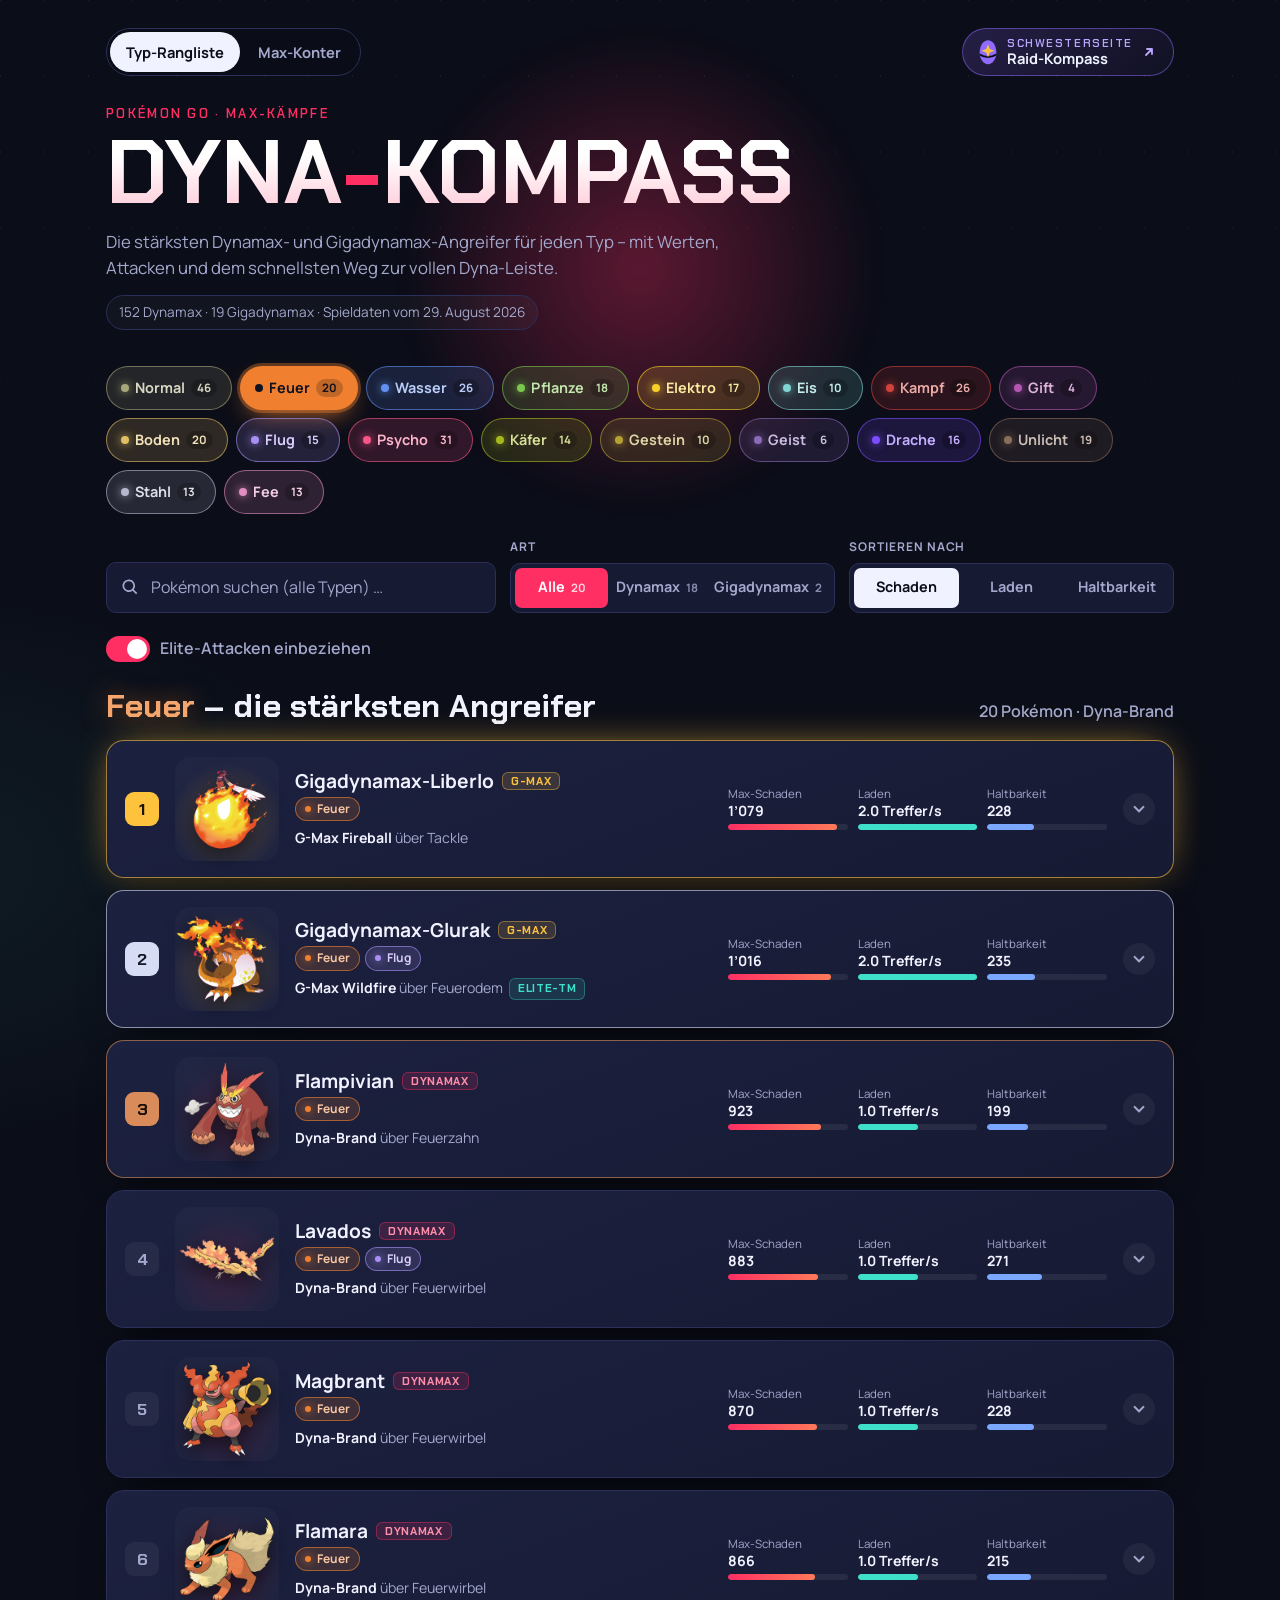
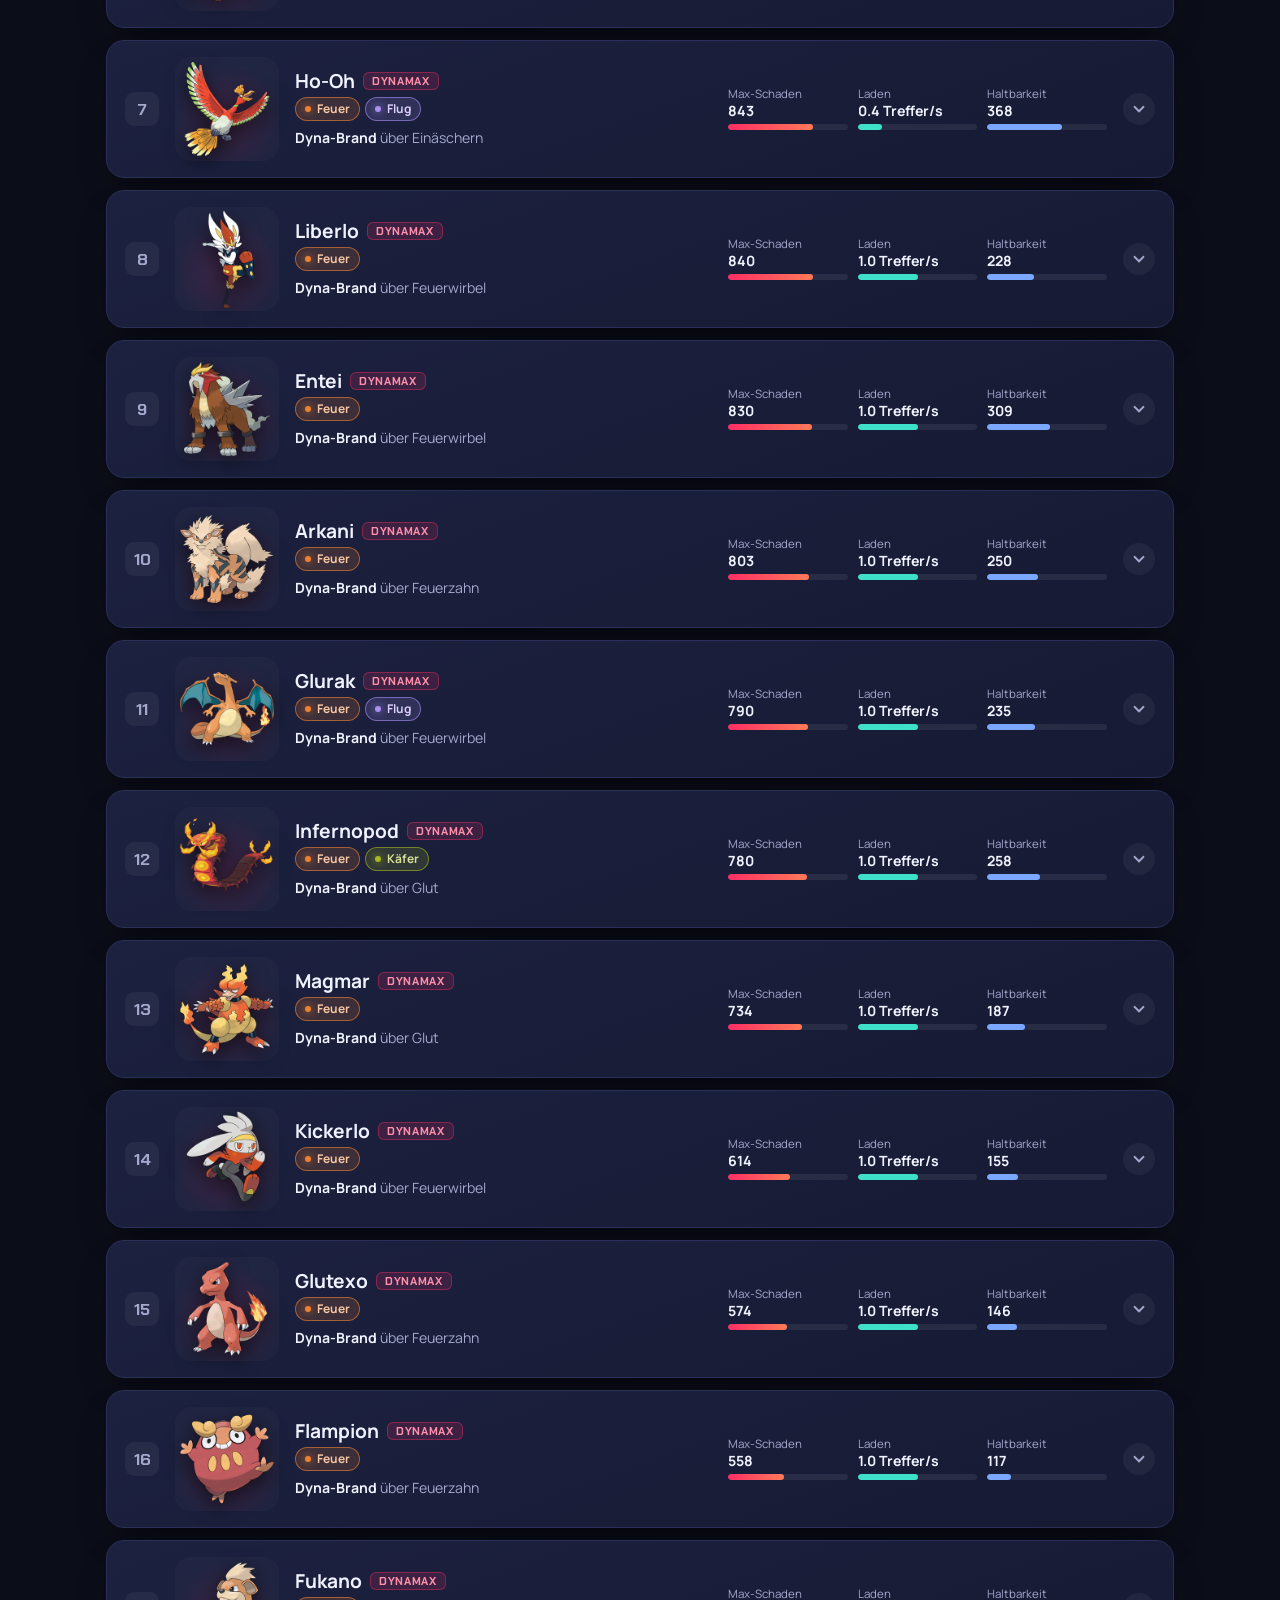
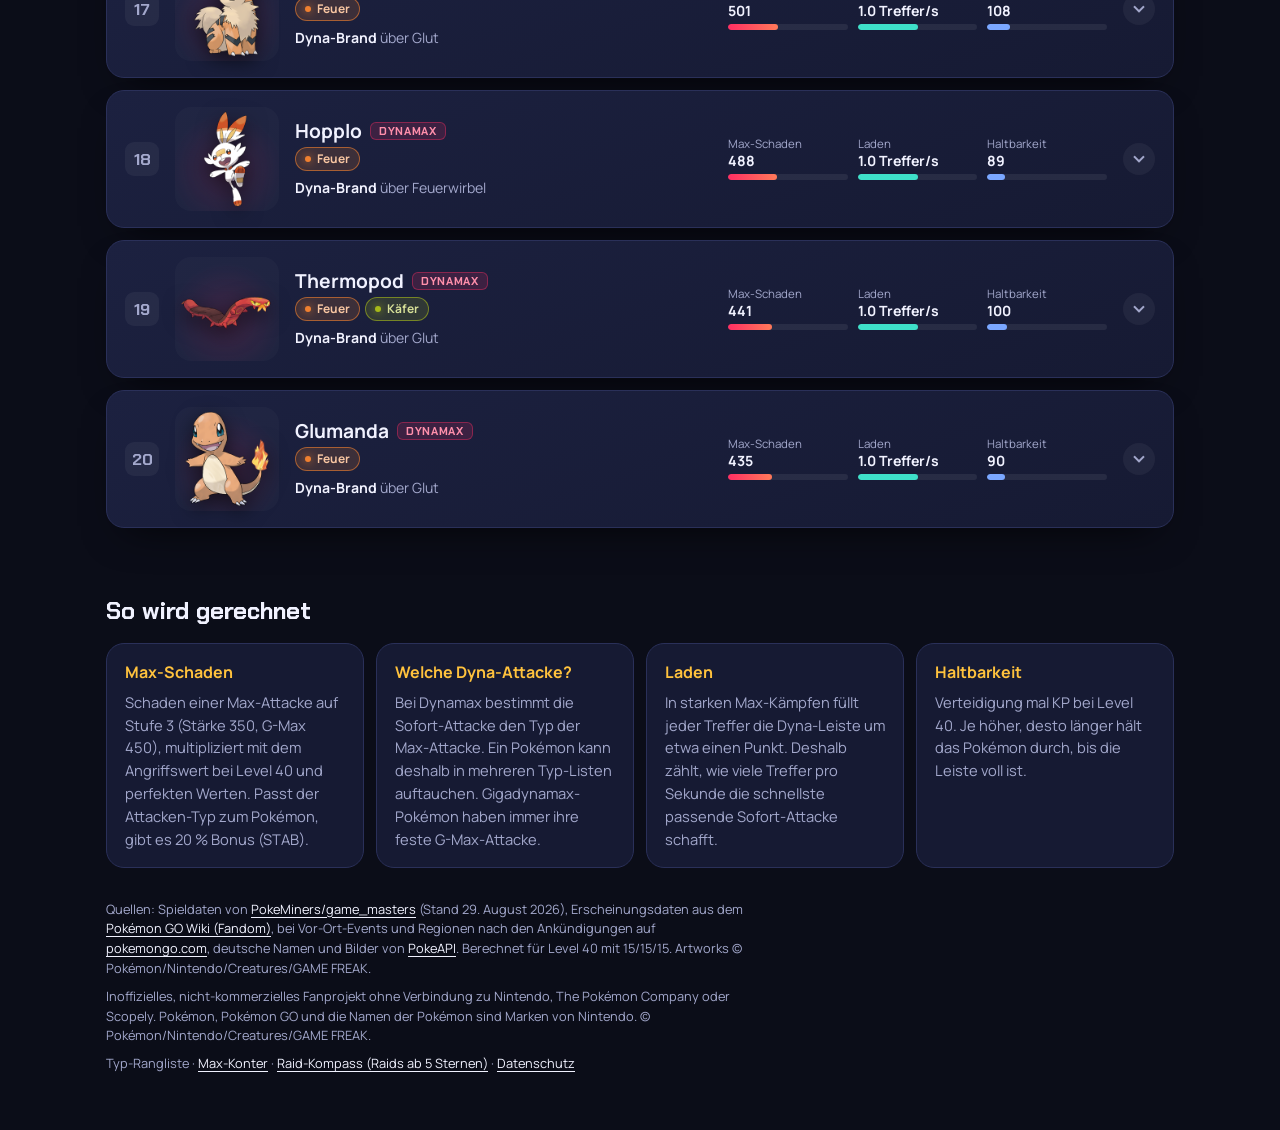
==== commit 6c9f78db: "Max-Konter: auch 5-Sterne-Max-Kämpfe (legendäre Dynamax) - Daten: neues Feld bossTier – 6 für Gigady" ====
--- a/index.html
+++ b/index.html
@@ -9,10 +9,10 @@
   <meta name="description" content="Die stärksten Dynamax- und Gigadynamax-Pokémon in Pokémon GO für jeden Typ, mit Werten und Attacken.">
   <meta name="theme-color" content="#0b0d18">
   <link rel="icon" href="assets/favicon.svg" type="image/svg+xml">
-  <link rel="stylesheet" href="css/style.css?v=2026-10-13">
-  <script src="data/pokemon-data.js?v=2026-10-13" defer></script>
-  <script src="js/shared.js?v=2026-10-13" defer></script>
-  <script src="js/app.js?v=2026-10-13" defer></script>
+  <link rel="stylesheet" href="css/style.css?v=2026-10-13-2">
+  <script src="data/pokemon-data.js?v=2026-10-13-2" defer></script>
+  <script src="js/shared.js?v=2026-10-13-2" defer></script>
+  <script src="js/app.js?v=2026-10-13-2" defer></script>
 </head>
 <body>
   <a class="skip-link" href="#ranking">Zur Rangliste springen</a>
@@ -22,7 +22,7 @@
     <nav class="page-nav" aria-label="Seiten">
       <div class="page-nav__tabs">
         <a class="page-nav__link" href="index.html" aria-current="page">Typ-Rangliste</a>
-        <a class="page-nav__link" href="konter.html">G-Max-Konter</a>
+        <a class="page-nav__link" href="konter.html">Max-Konter</a>
       </div>
       <a class="page-nav__sister" href="https://jason-z-tech.github.io/raid-kompass/">
         <svg class="page-nav__sister-logo" viewBox="14 6.5 36 51" width="14" height="20" aria-hidden="true" focusable="false"><path d="M32 7c9.5 0 17 10.6 17 25.5C49 45 41.4 56 32 56S15 45 15 32.5C15 17.6 22.5 7 32 7Z" fill="#8f6bff"/><path d="M15.6 36c4.4 3.4 10 5.3 16.4 5.3S44 39.4 48.4 36" fill="none" stroke="#0b0d18" stroke-width="4"/><path d="M32 15l3.6 9.9 9.9 3.6-9.9 3.6L32 42l-3.6-9.9-9.9-3.6 9.9-3.6Z" fill="#ffc23d"/></svg>
@@ -109,7 +109,7 @@
   <footer class="footer">
     <p id="sources"></p>
     <p>Inoffizielles, nicht-kommerzielles Fanprojekt ohne Verbindung zu Nintendo, The Pokémon Company oder Scopely. Pokémon, Pokémon GO und die Namen der Pokémon sind Marken von Nintendo. © Pokémon/Nintendo/Creatures/GAME FREAK.</p>
-    <p><a href="index.html" aria-current="page">Typ-Rangliste</a> · <a href="konter.html">G-Max-Konter</a> · <a href="https://jason-z-tech.github.io/raid-kompass/">Raid-Kompass (Raids ab 5 Sternen)</a> · <a href="datenschutz.html">Datenschutz</a></p>
+    <p><a href="index.html" aria-current="page">Typ-Rangliste</a> · <a href="konter.html">Max-Konter</a> · <a href="https://jason-z-tech.github.io/raid-kompass/">Raid-Kompass (Raids ab 5 Sternen)</a> · <a href="datenschutz.html">Datenschutz</a></p>
   </footer>
 </body>
 </html>
--- a/css/style.css
+++ b/css/style.css
@@ -801,7 +801,14 @@
 .state .reset-btn { margin-top: 8px; }
 .state--error { border-color: #ff2e6399; }
 
-/* ---------- G-Max-Konter ---------- */
+/* ---------- Max-Konter ---------- */
+
+/* Umschalter 6 Sterne (Gigadynamax) / 5 Sterne (legendäre Dynamax) über der Boss-Leiste. */
+.boss-tiers { max-width: var(--page); margin: 0 auto 6px; padding: 0 16px; }
+.boss-tiers .segmented__options { max-width: 520px; }
+.boss-tiers label > span { flex-direction: column; gap: 1px; line-height: 1.15; }
+.boss-tiers small span { display: inline; min-height: 0; padding: 0; color: inherit; font-size: inherit; font-weight: inherit; }
+.boss-tiers input[value="6"]:checked + span { background: var(--gmax); color: #1b1300; }
 
 .boss-btn {
   display: grid;
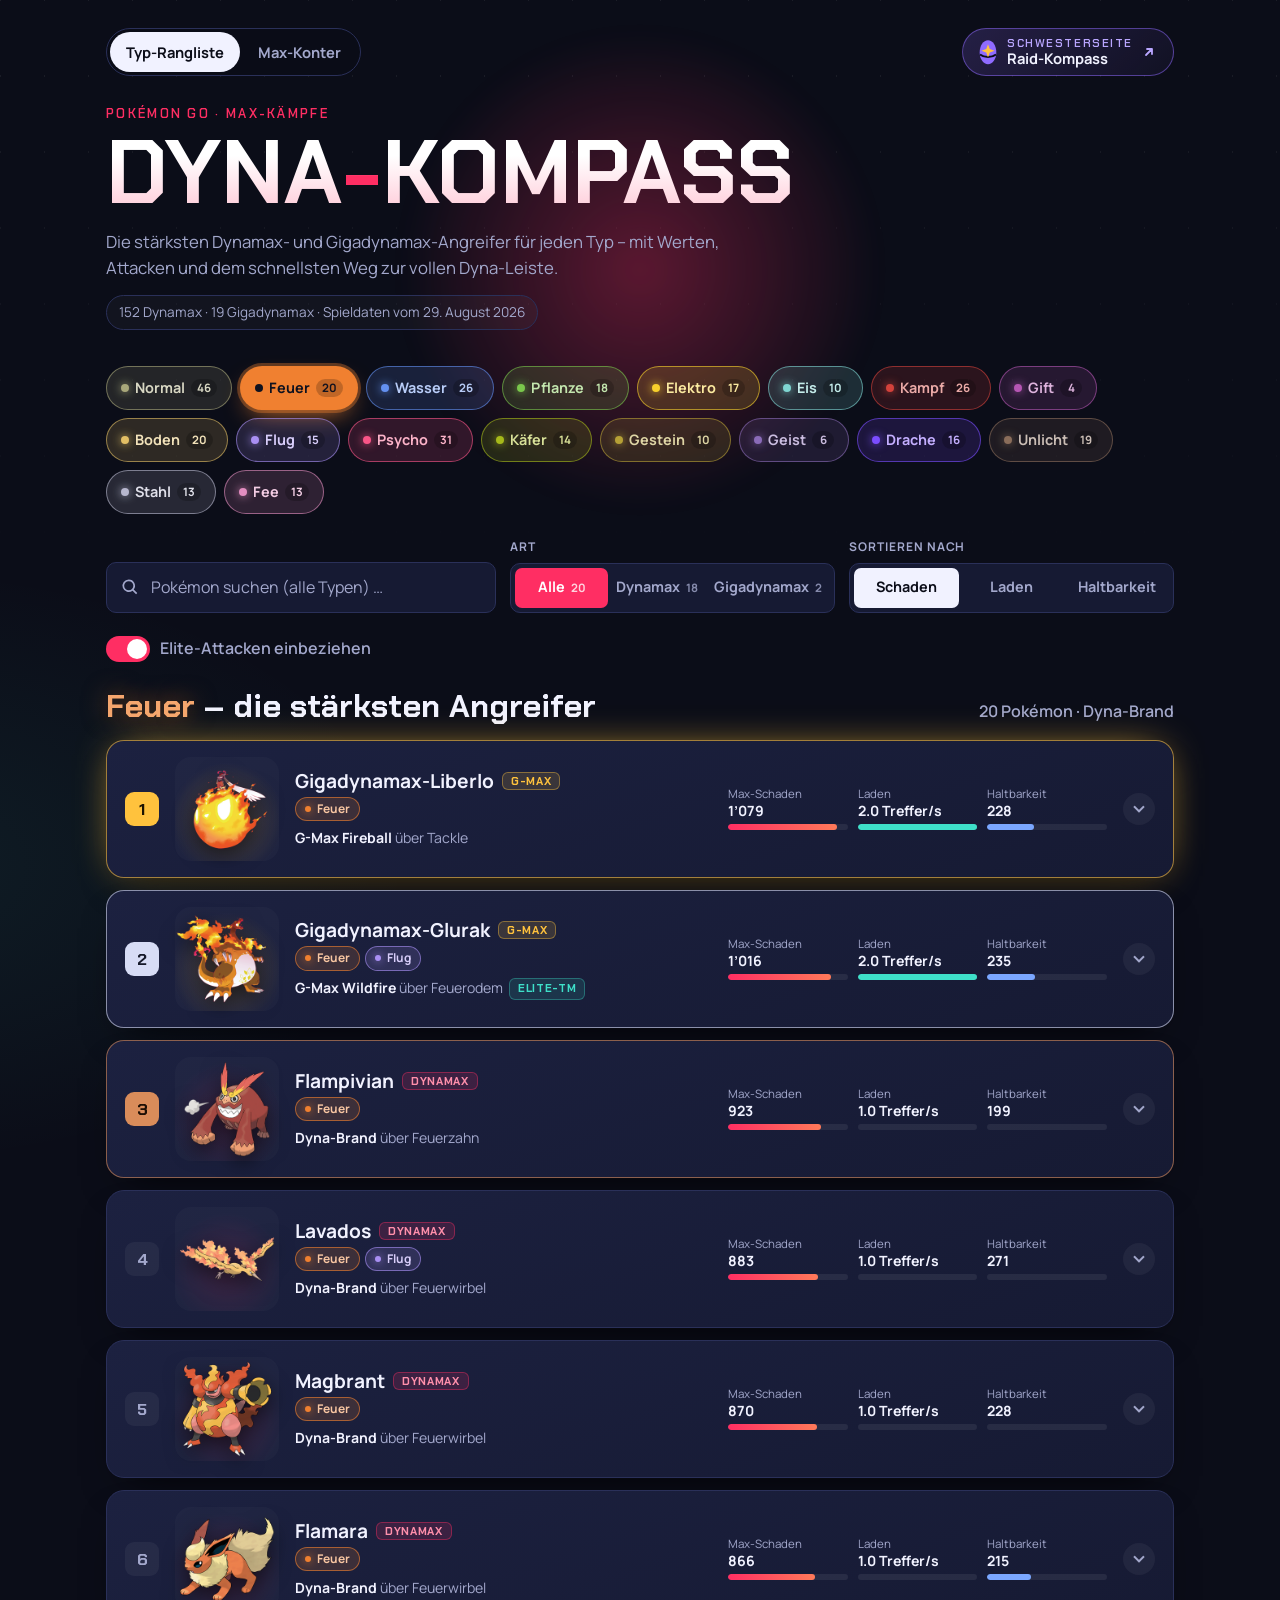
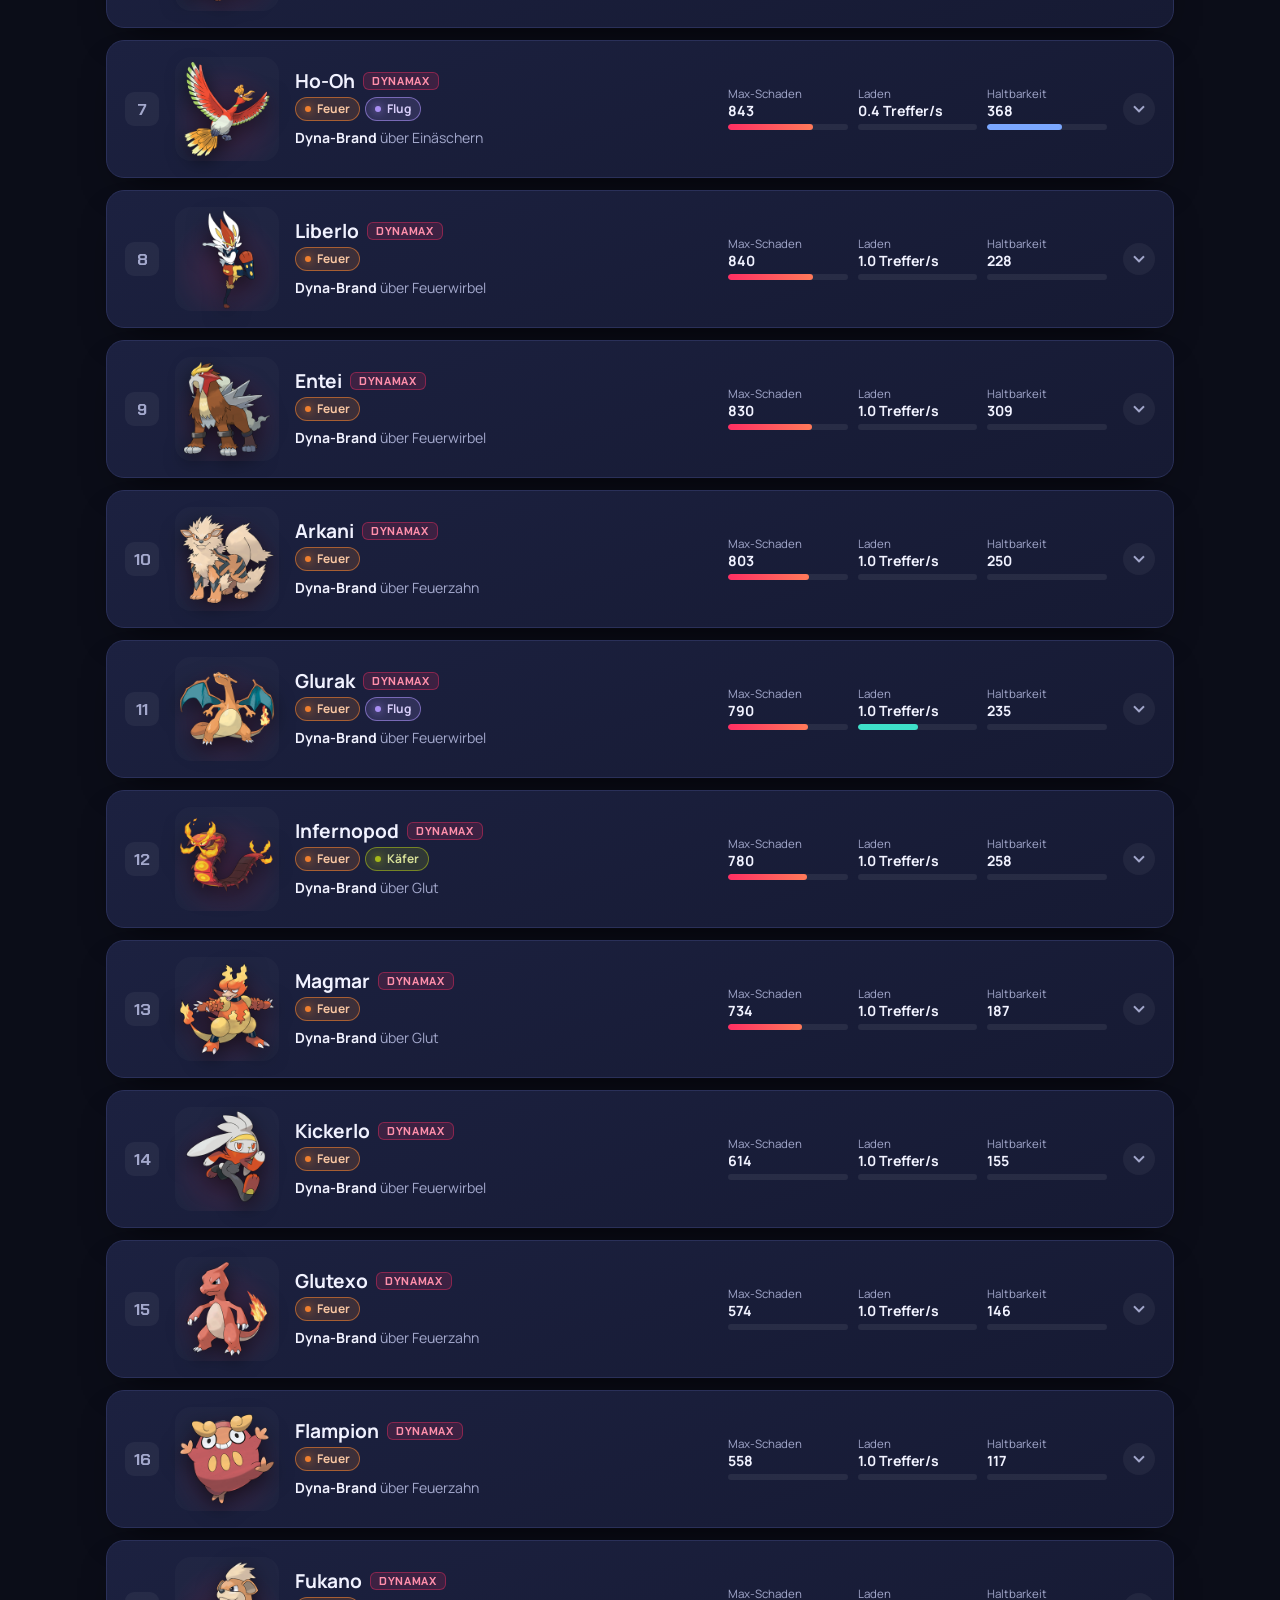
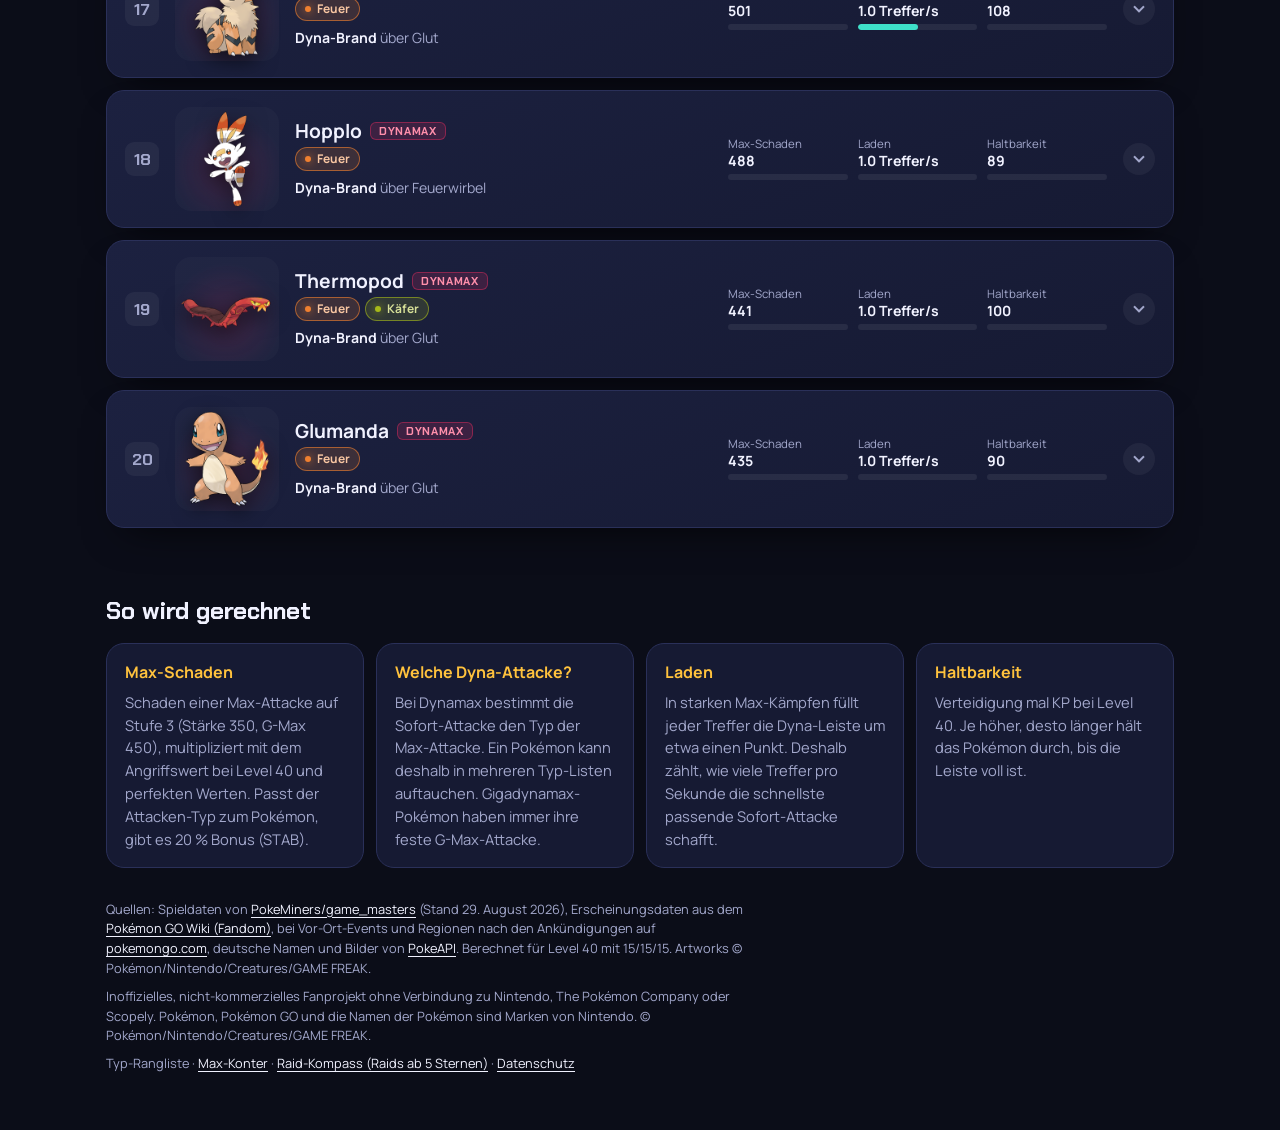
==== commit bded2b82: "Max-Konter: Umschalter lesbar und gleich hoch, Regions-Hinweis, Direktlinks Korrekturen nach dem Rev" ====
--- a/index.html
+++ b/index.html
@@ -9,10 +9,10 @@
   <meta name="description" content="Die stärksten Dynamax- und Gigadynamax-Pokémon in Pokémon GO für jeden Typ, mit Werten und Attacken.">
   <meta name="theme-color" content="#0b0d18">
   <link rel="icon" href="assets/favicon.svg" type="image/svg+xml">
-  <link rel="stylesheet" href="css/style.css?v=2026-10-13-2">
-  <script src="data/pokemon-data.js?v=2026-10-13-2" defer></script>
-  <script src="js/shared.js?v=2026-10-13-2" defer></script>
-  <script src="js/app.js?v=2026-10-13-2" defer></script>
+  <link rel="stylesheet" href="css/style.css?v=2026-10-13-3">
+  <script src="data/pokemon-data.js?v=2026-10-13-3" defer></script>
+  <script src="js/shared.js?v=2026-10-13-3" defer></script>
+  <script src="js/app.js?v=2026-10-13-3" defer></script>
 </head>
 <body>
   <a class="skip-link" href="#ranking">Zur Rangliste springen</a>
--- a/css/style.css
+++ b/css/style.css
@@ -806,8 +806,9 @@
 /* Umschalter 6 Sterne (Gigadynamax) / 5 Sterne (legendäre Dynamax) über der Boss-Leiste. */
 .boss-tiers { max-width: var(--page); margin: 0 auto 6px; padding: 0 16px; }
 .boss-tiers .segmented__options { max-width: 520px; }
-.boss-tiers label > span { flex-direction: column; gap: 1px; line-height: 1.15; }
-.boss-tiers small span { display: inline; min-height: 0; padding: 0; color: inherit; font-size: inherit; font-weight: inherit; }
+.boss-tiers label { display: flex; }
+.boss-tiers label > span { flex: 1; flex-direction: column; gap: 1px; line-height: 1.15; }
+.boss-tiers small b { font-weight: inherit; }
 .boss-tiers input[value="6"]:checked + span { background: var(--gmax); color: #1b1300; }
 
 .boss-btn {
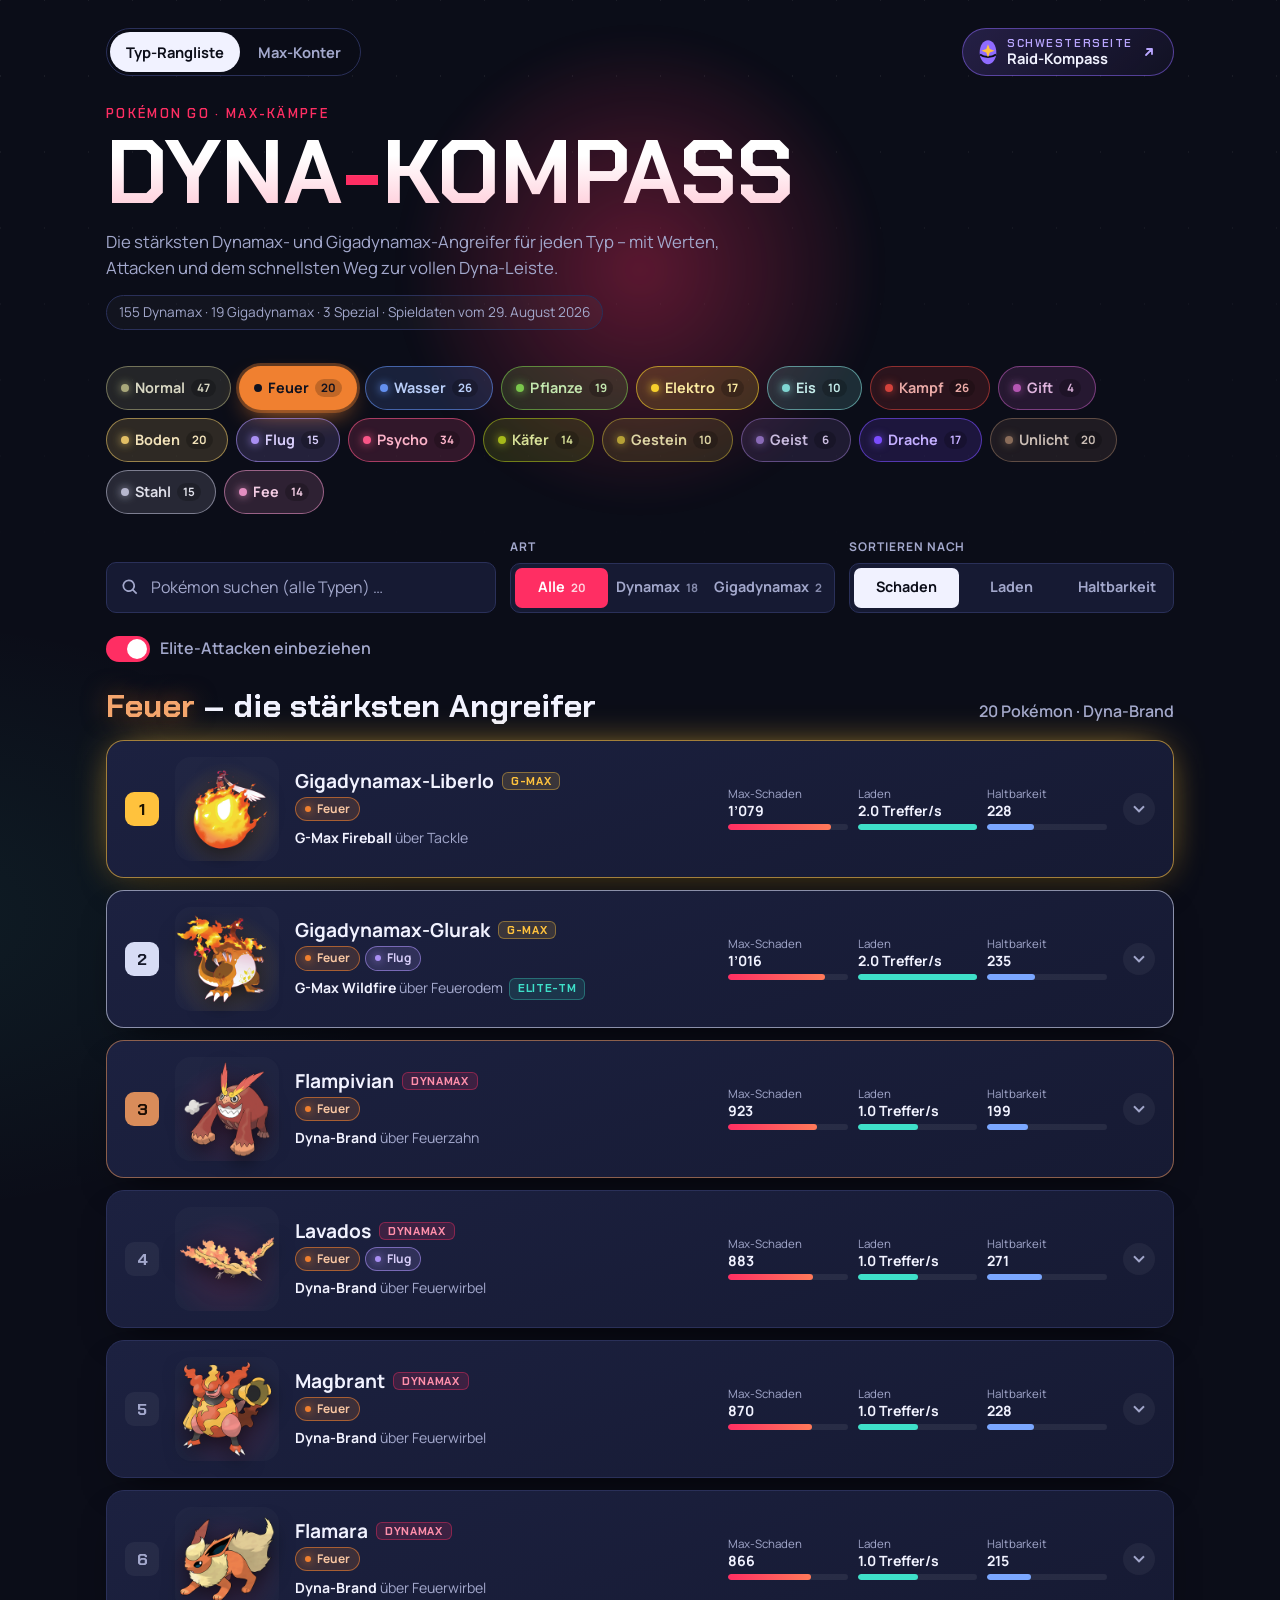
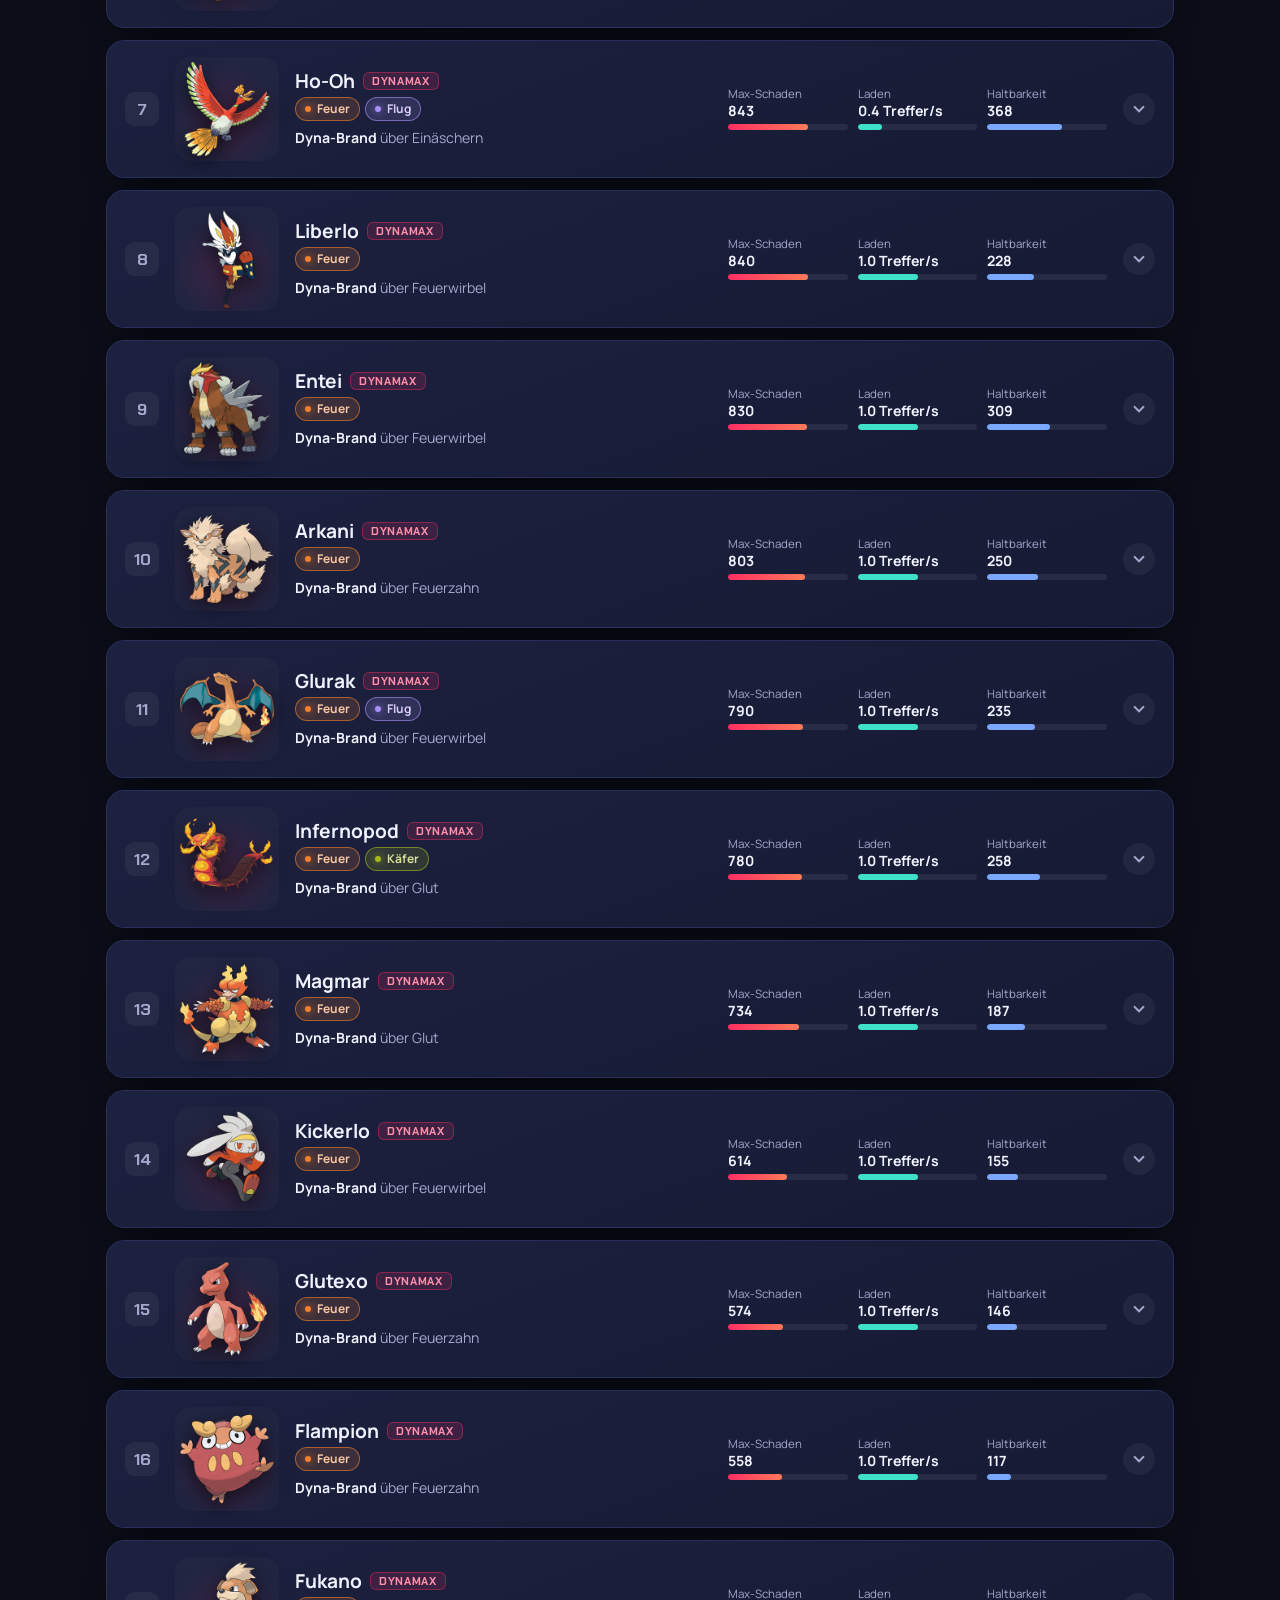
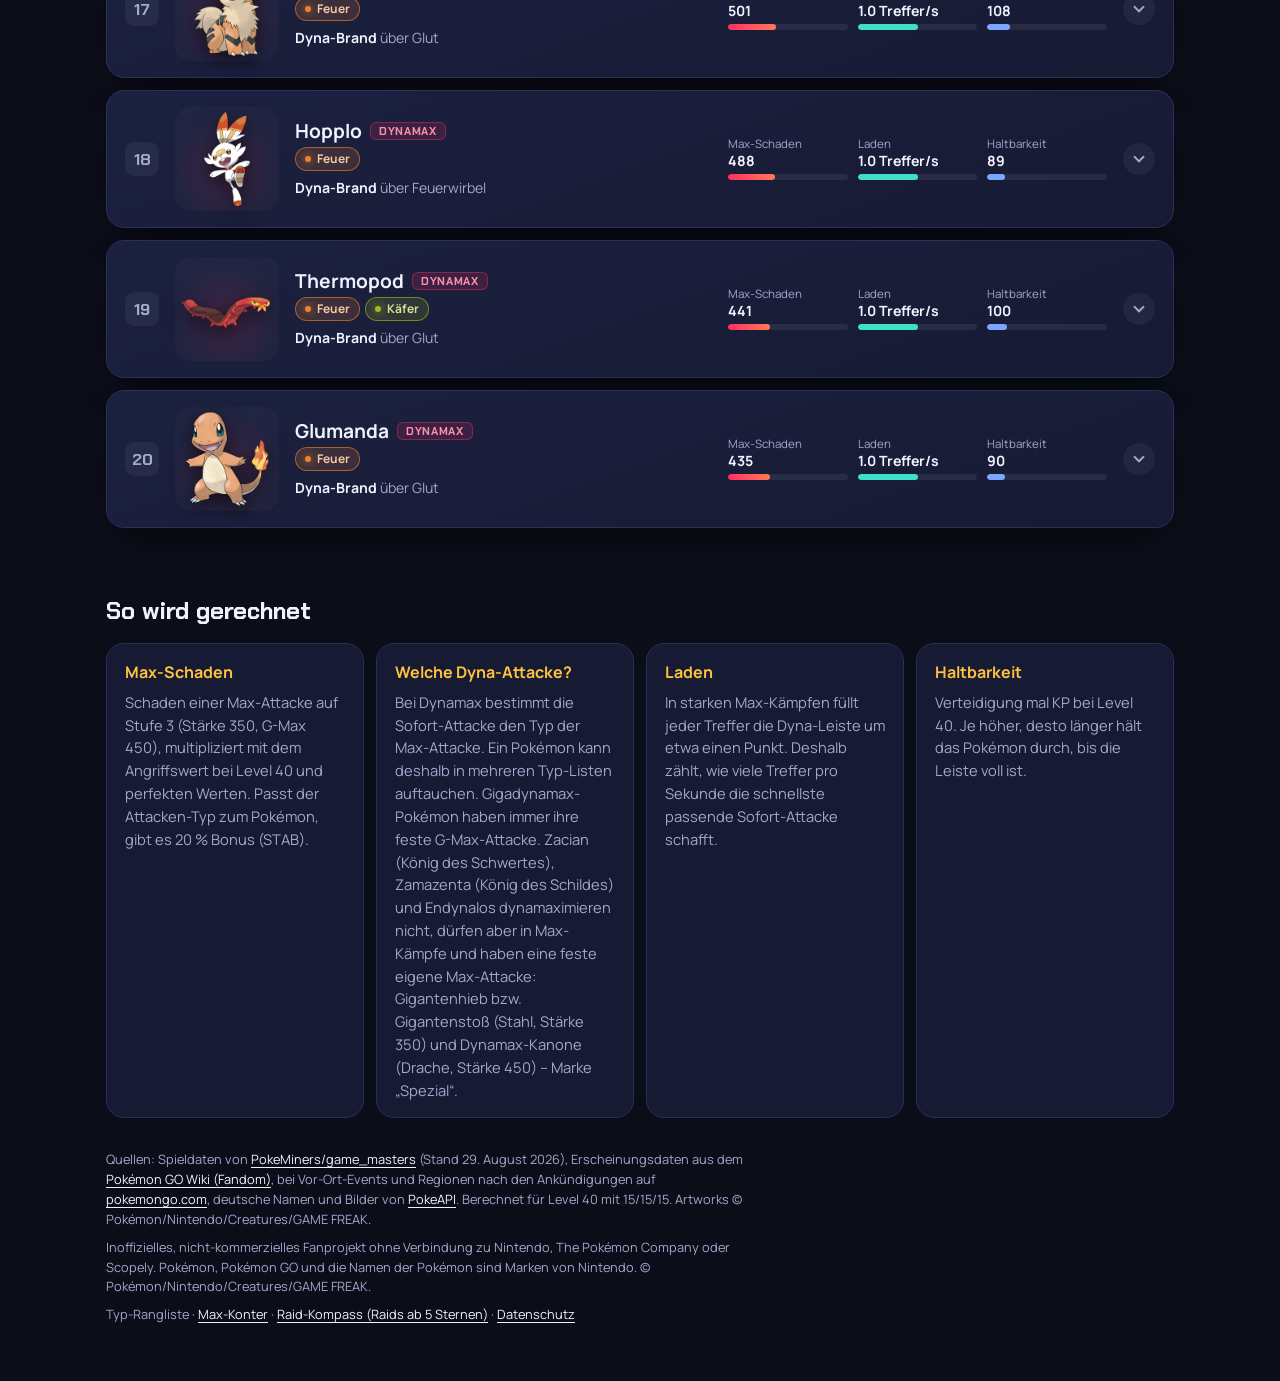
==== commit 06aba69a: "Sonder-Angreifer und Unendynamax-Endynalos - Neue Art "special" (Marke "Spezial"): Zacian (König des" ====
--- a/index.html
+++ b/index.html
@@ -9,10 +9,10 @@
   <meta name="description" content="Die stärksten Dynamax- und Gigadynamax-Pokémon in Pokémon GO für jeden Typ, mit Werten und Attacken.">
   <meta name="theme-color" content="#0b0d18">
   <link rel="icon" href="assets/favicon.svg" type="image/svg+xml">
-  <link rel="stylesheet" href="css/style.css?v=2026-10-13-3">
-  <script src="data/pokemon-data.js?v=2026-10-13-3" defer></script>
-  <script src="js/shared.js?v=2026-10-13-3" defer></script>
-  <script src="js/app.js?v=2026-10-13-3" defer></script>
+  <link rel="stylesheet" href="css/style.css?v=2026-11-09">
+  <script src="data/pokemon-data.js?v=2026-11-09" defer></script>
+  <script src="js/shared.js?v=2026-11-09" defer></script>
+  <script src="js/app.js?v=2026-11-09" defer></script>
 </head>
 <body>
   <a class="skip-link" href="#ranking">Zur Rangliste springen</a>
@@ -93,7 +93,7 @@
       </article>
       <article>
         <h3>Welche Dyna-Attacke?</h3>
-        <p>Bei Dynamax bestimmt die Sofort-Attacke den Typ der Max-Attacke. Ein Pokémon kann deshalb in mehreren Typ-Listen auftauchen. Gigadynamax-Pokémon haben immer ihre feste G-Max-Attacke.</p>
+        <p>Bei Dynamax bestimmt die Sofort-Attacke den Typ der Max-Attacke. Ein Pokémon kann deshalb in mehreren Typ-Listen auftauchen. Gigadynamax-Pokémon haben immer ihre feste G-Max-Attacke. Zacian (König des Schwertes), Zamazenta (König des Schildes) und Endynalos dynamaximieren nicht, dürfen aber in Max-Kämpfe und haben eine feste eigene Max-Attacke: Gigantenhieb bzw. Gigantenstoß (Stahl, Stärke 350) und Dynamax-Kanone (Drache, Stärke 450) – Marke „Spezial“.</p>
       </article>
       <article>
         <h3>Laden</h3>
--- a/css/style.css
+++ b/css/style.css
@@ -695,6 +695,8 @@
 }
 .badge--dynamax { background: var(--dyna-soft); color: #ff8fab; border: 1px solid #ff2e6366; }
 .badge--gigantamax { background: var(--gmax-soft); color: var(--gmax); border: 1px solid #ffc23d66; }
+/* Sonder-Angreifer (Zacian/Zamazenta als König, Endynalos): Max-Kampf ohne Dynamax. */
+.badge--special { background: #3ee0c91a; color: var(--charge); border: 1px solid #3ee0c966; }
 .badge--elite { margin-left: 6px; background: #3ee0c91f; color: var(--charge); border: 1px solid #3ee0c955; }
 /* Datum und Region sind ganze Wörter statt Kürzel: normale Schreibung, dürfen umbrechen. */
 .badge--upcoming, .badge--region { background: #ffffff0f; color: var(--text); border: 1px dashed #a3a8ccb3; text-transform: none; letter-spacing: .02em; white-space: normal; }
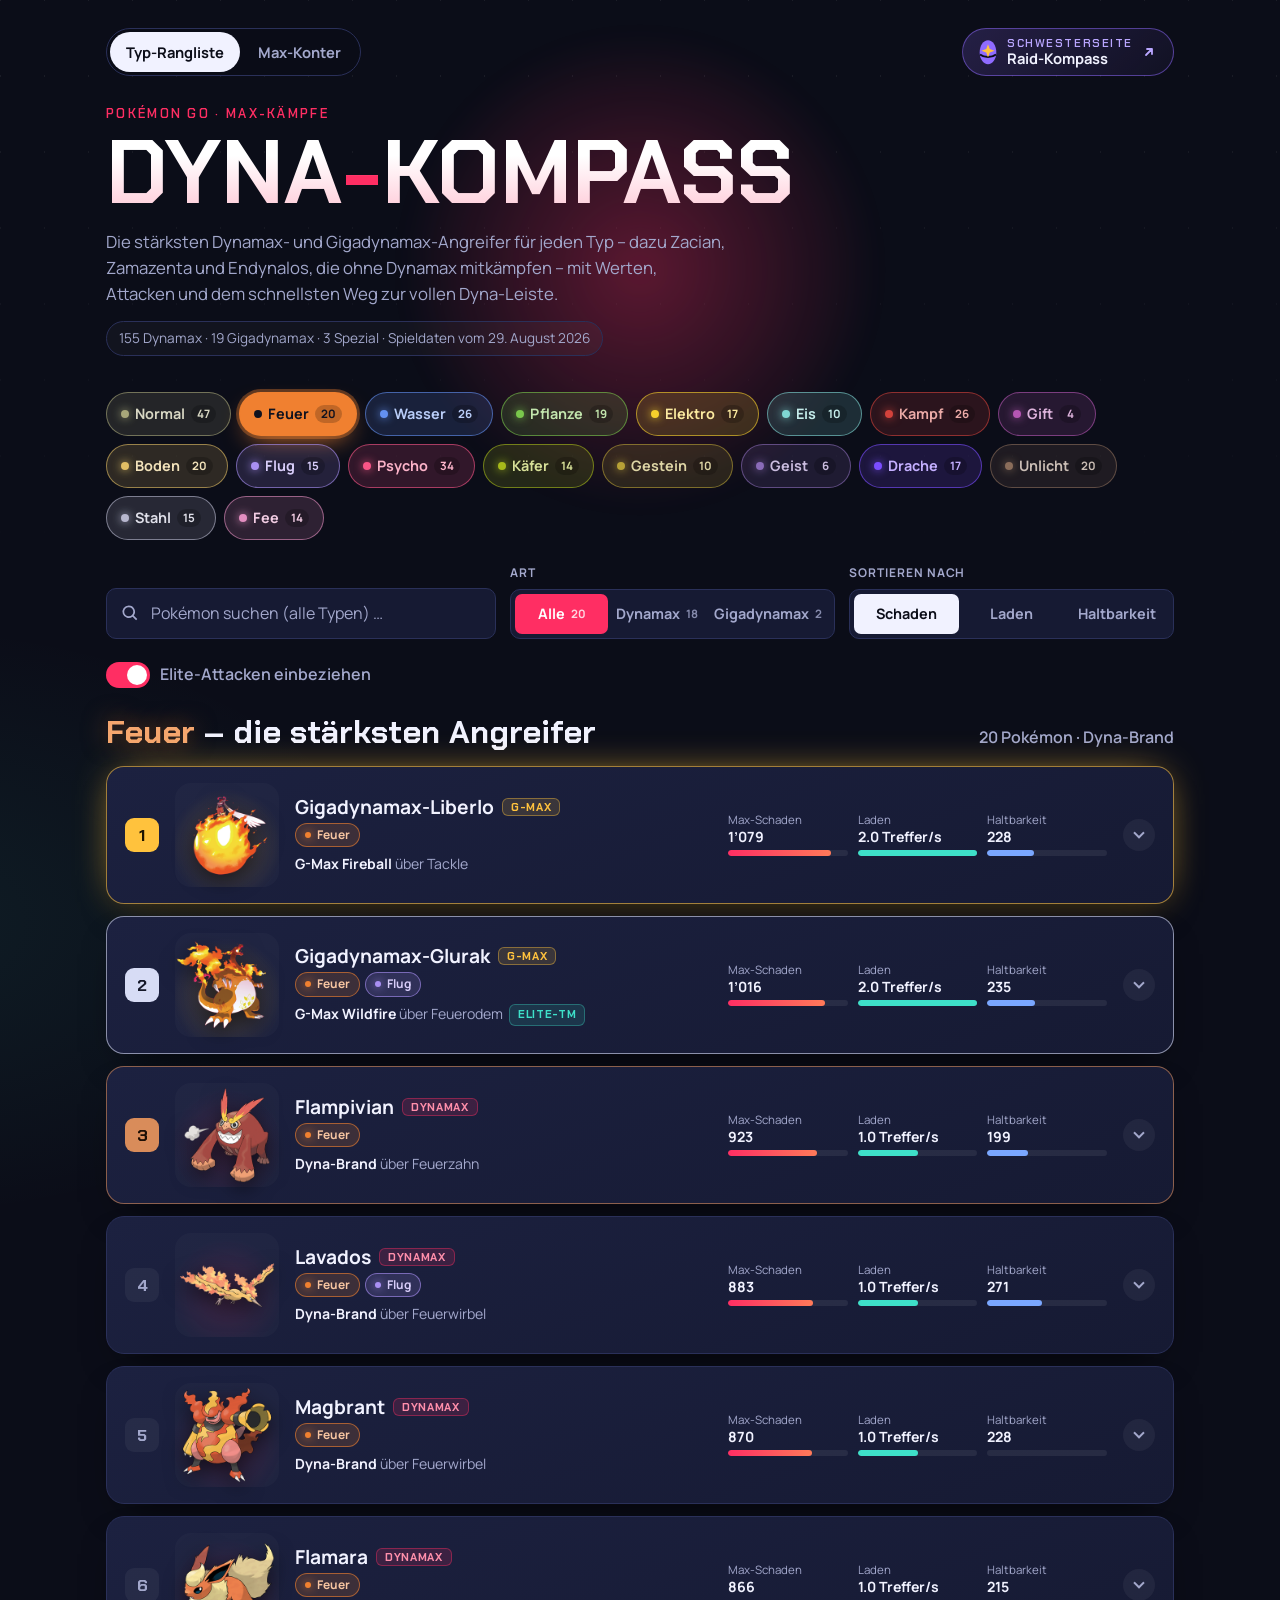
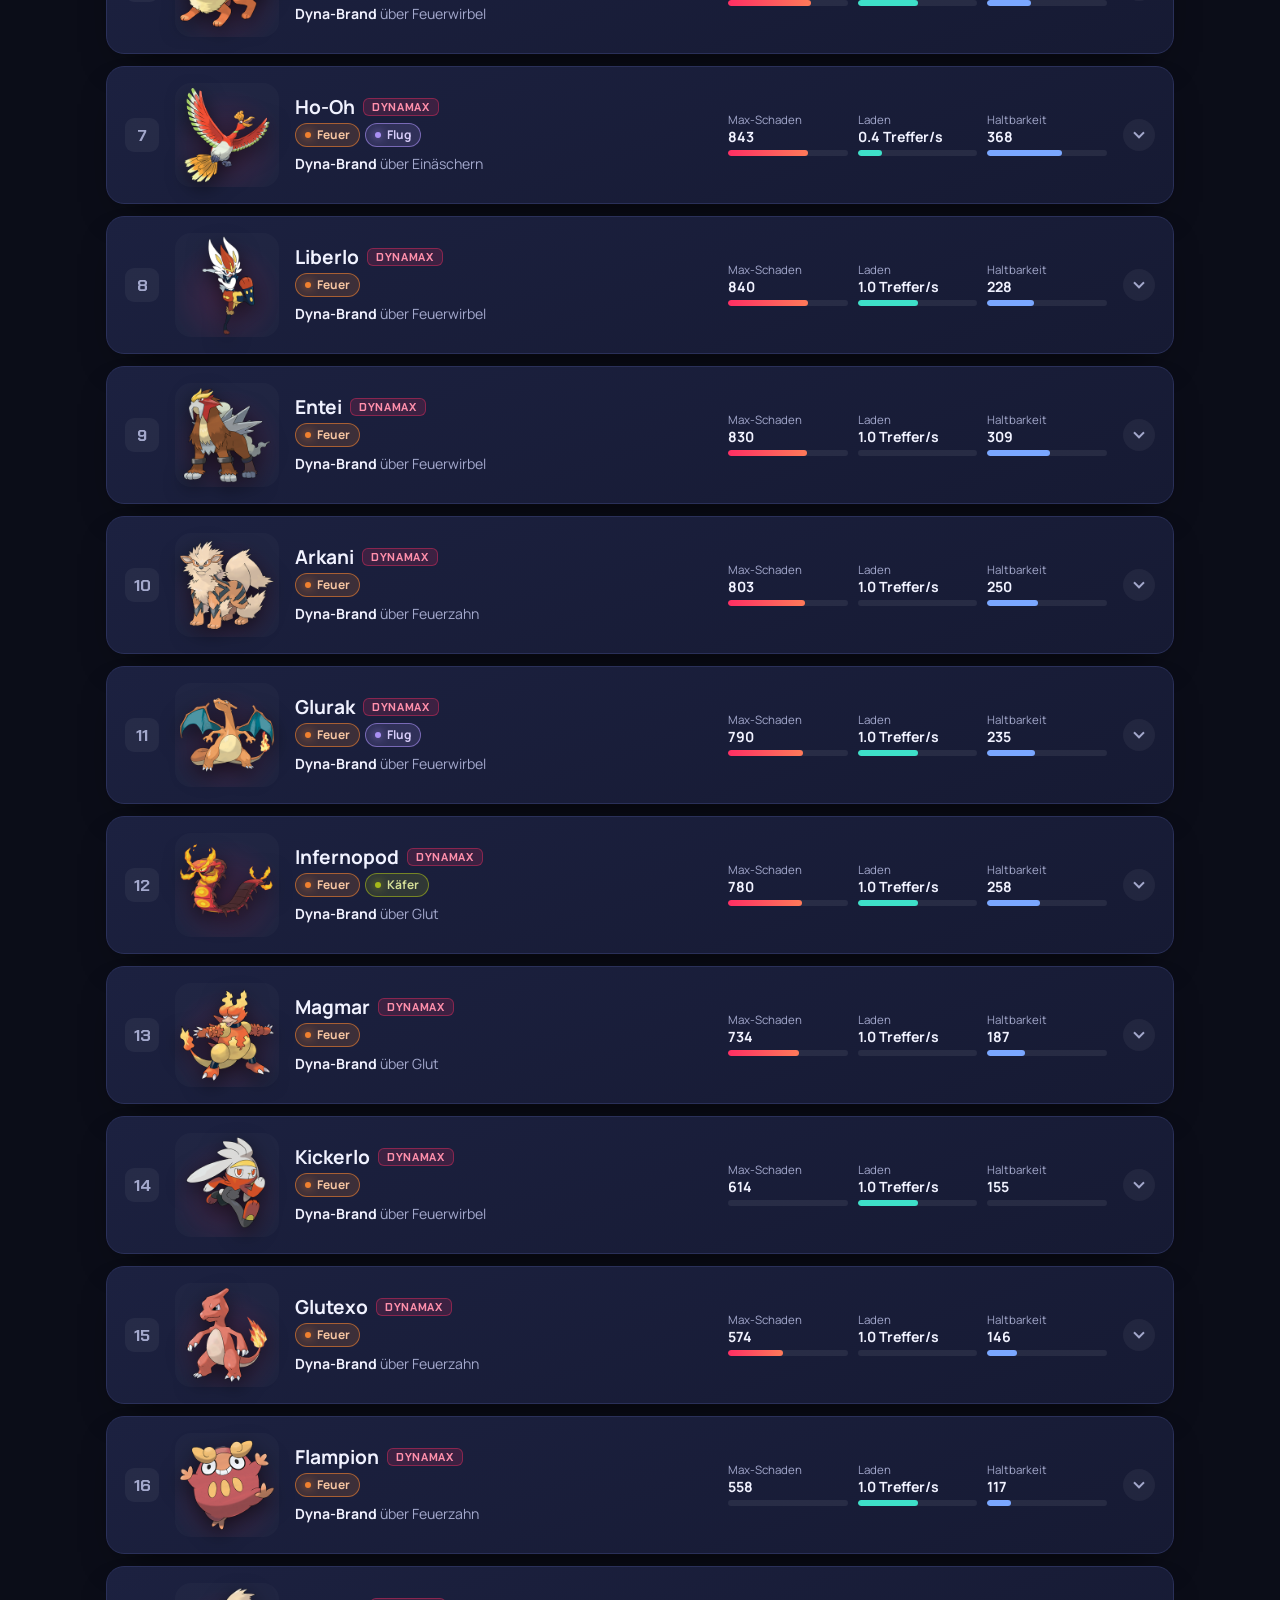
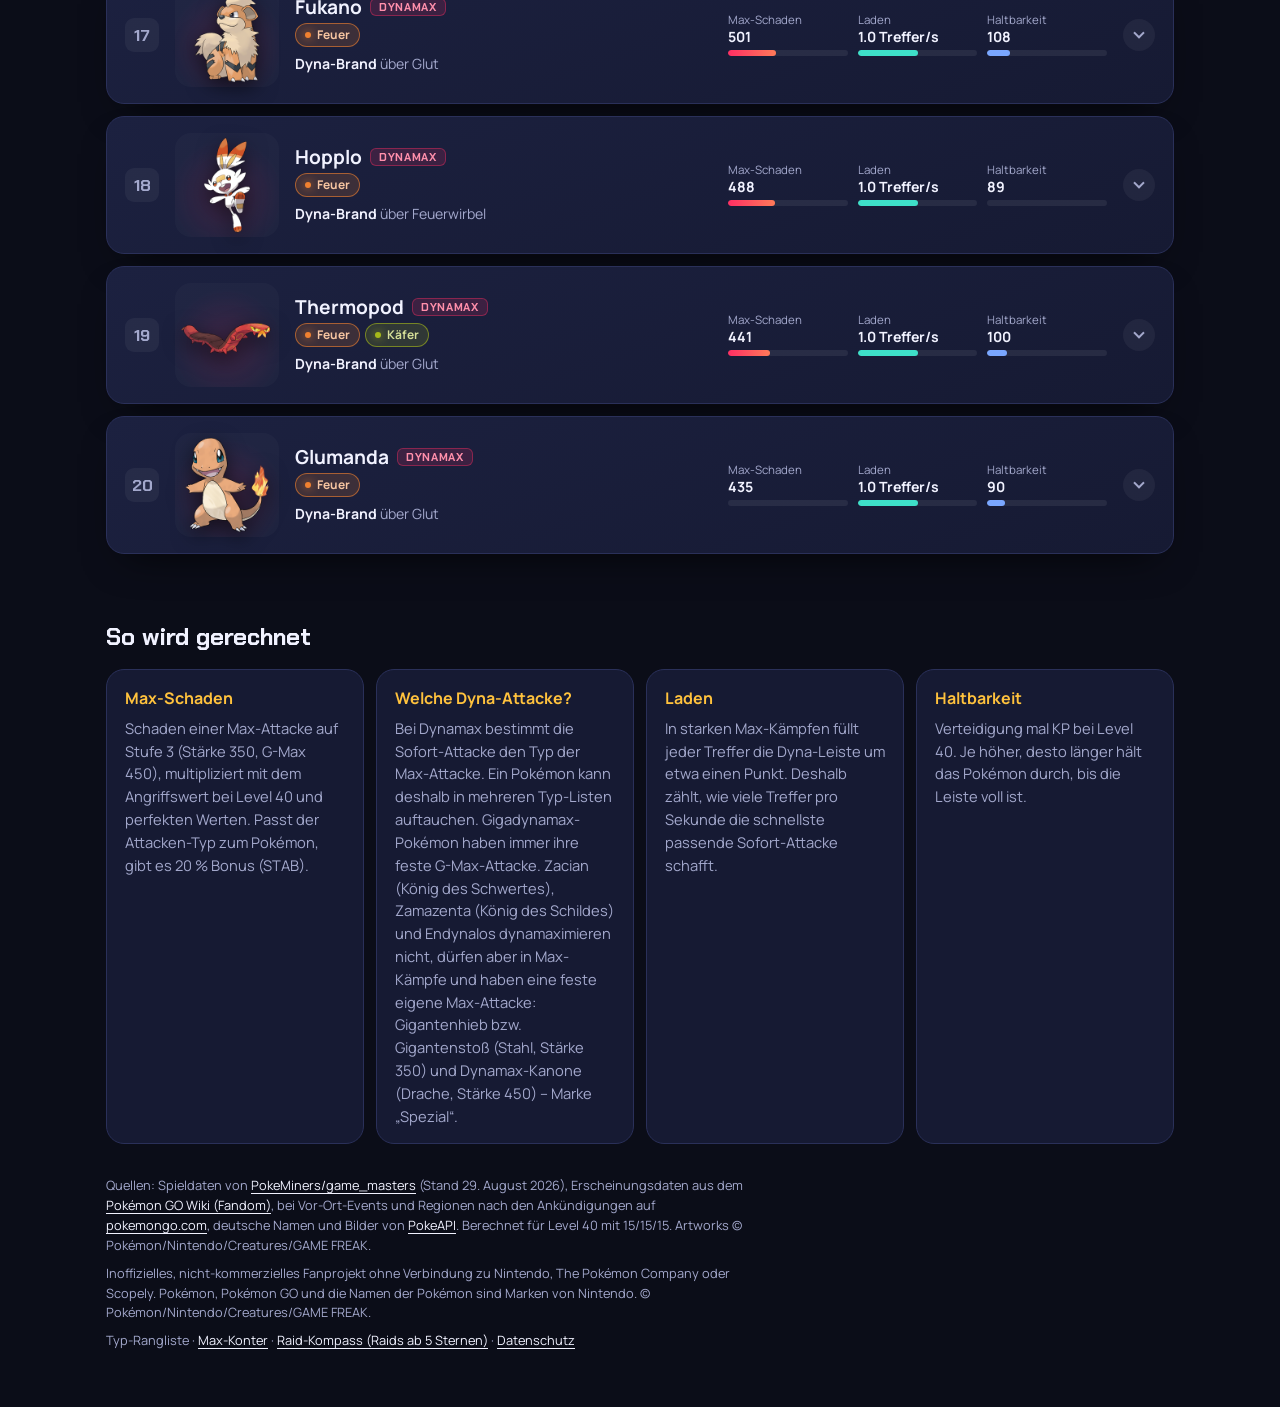
==== commit 295c4cce: "Sonder-Angreifer: Gigantenhieb/-stoß in den Details, "Unendynamax", Texte Korrekturen nach dem Revie" ====
--- a/index.html
+++ b/index.html
@@ -6,13 +6,13 @@
   <meta http-equiv="Content-Security-Policy" content="default-src 'self'; img-src 'self'; font-src 'self'; style-src 'self'; script-src 'self'; connect-src 'none'; object-src 'none'; base-uri 'self'; form-action 'none'">
   <meta name="referrer" content="strict-origin-when-cross-origin">
   <title>Typ-Rangliste – Dyna-Kompass</title>
-  <meta name="description" content="Die stärksten Dynamax- und Gigadynamax-Pokémon in Pokémon GO für jeden Typ, mit Werten und Attacken.">
+  <meta name="description" content="Die stärksten Dynamax-, Gigadynamax- und Sonder-Angreifer (Zacian, Zamazenta, Endynalos) in Pokémon GO für jeden Typ, mit Werten und Attacken.">
   <meta name="theme-color" content="#0b0d18">
   <link rel="icon" href="assets/favicon.svg" type="image/svg+xml">
-  <link rel="stylesheet" href="css/style.css?v=2026-11-09">
-  <script src="data/pokemon-data.js?v=2026-11-09" defer></script>
-  <script src="js/shared.js?v=2026-11-09" defer></script>
-  <script src="js/app.js?v=2026-11-09" defer></script>
+  <link rel="stylesheet" href="css/style.css?v=2026-11-09-2">
+  <script src="data/pokemon-data.js?v=2026-11-09-2" defer></script>
+  <script src="js/shared.js?v=2026-11-09-2" defer></script>
+  <script src="js/app.js?v=2026-11-09-2" defer></script>
 </head>
 <body>
   <a class="skip-link" href="#ranking">Zur Rangliste springen</a>
@@ -32,7 +32,7 @@
     </nav>
     <p class="hero__eyebrow">Pokémon GO · Max-Kämpfe</p>
     <h1 class="hero__title">Dyna<span>-</span>Kompass</h1>
-    <p class="hero__lead">Die stärksten Dynamax- und Gigadynamax-Angreifer für jeden Typ – mit Werten, Attacken und dem schnellsten Weg zur vollen Dyna-Leiste.</p>
+    <p class="hero__lead">Die stärksten Dynamax- und Gigadynamax-Angreifer für jeden Typ – dazu Zacian, Zamazenta und Endynalos, die ohne Dynamax mitkämpfen – mit Werten, Attacken und dem schnellsten Weg zur vollen Dyna-Leiste.</p>
     <p class="hero__meta" id="data-meta"></p>
   </header>
 
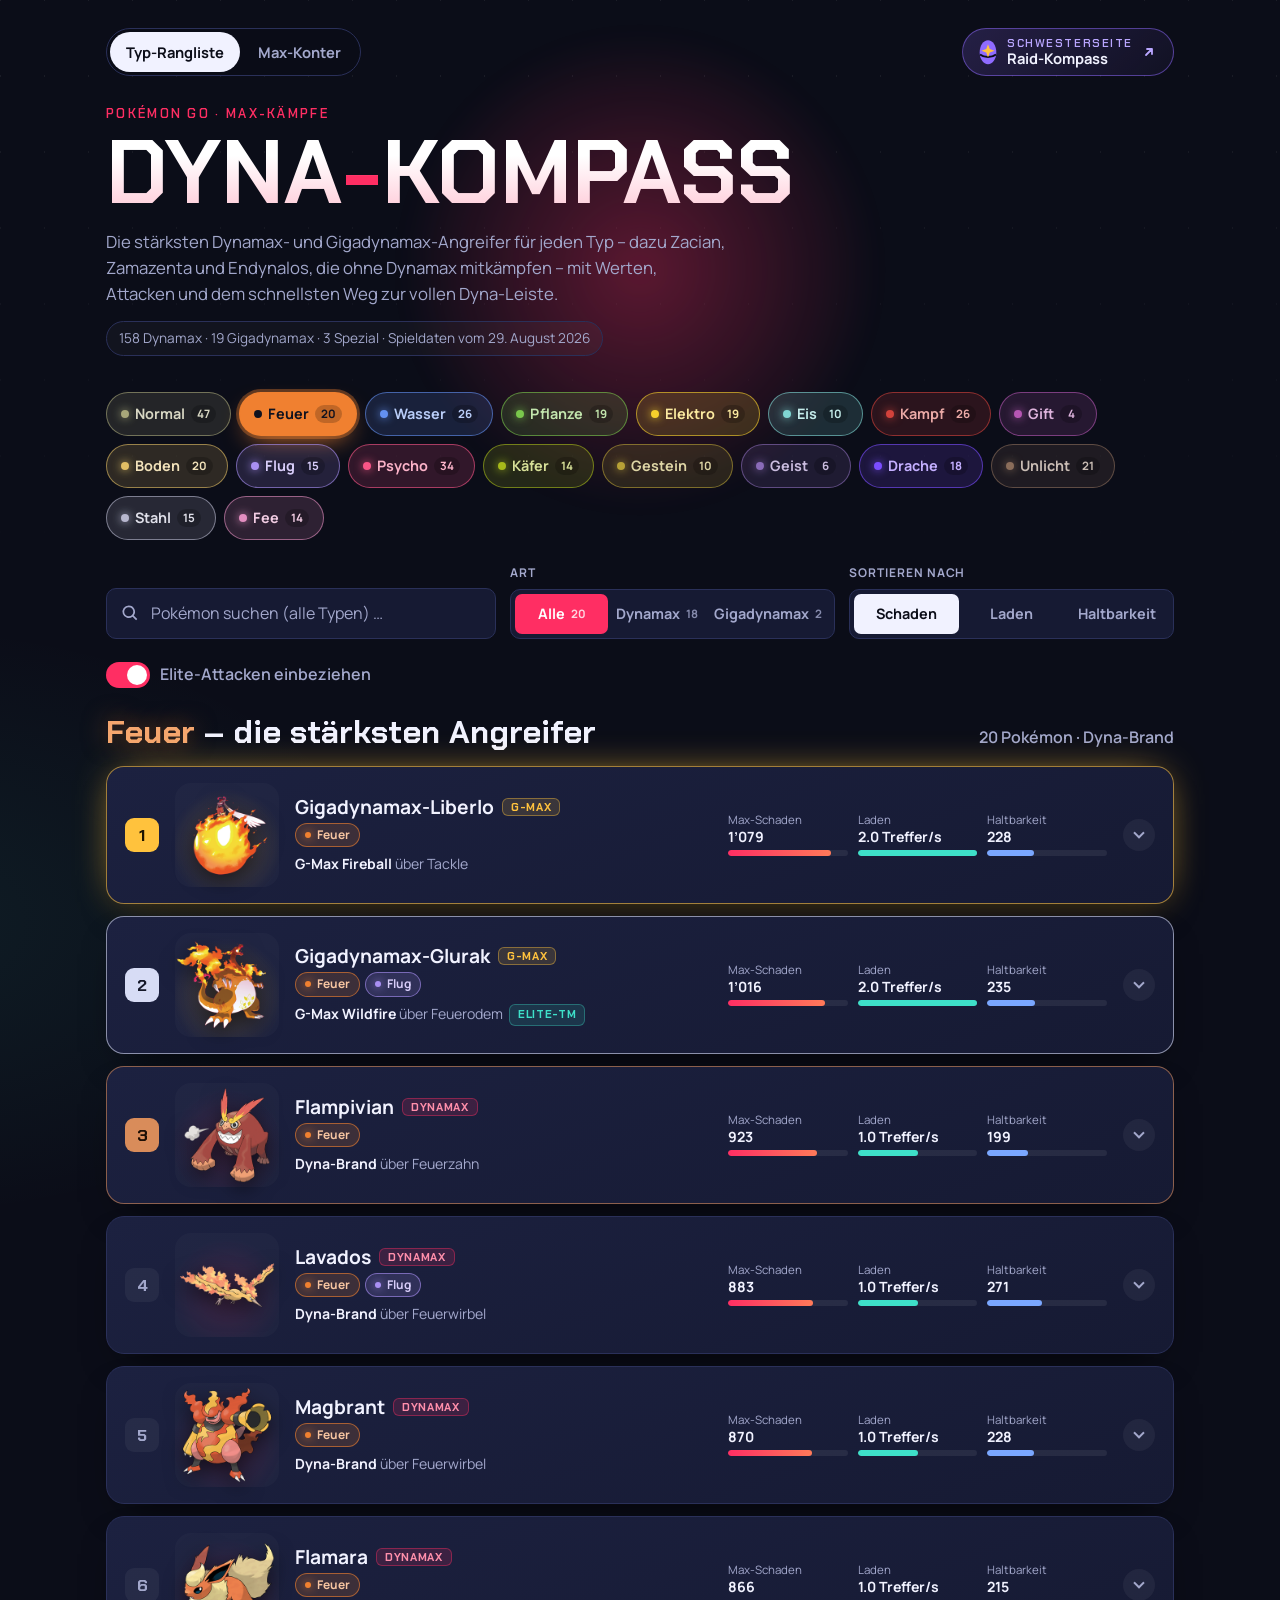
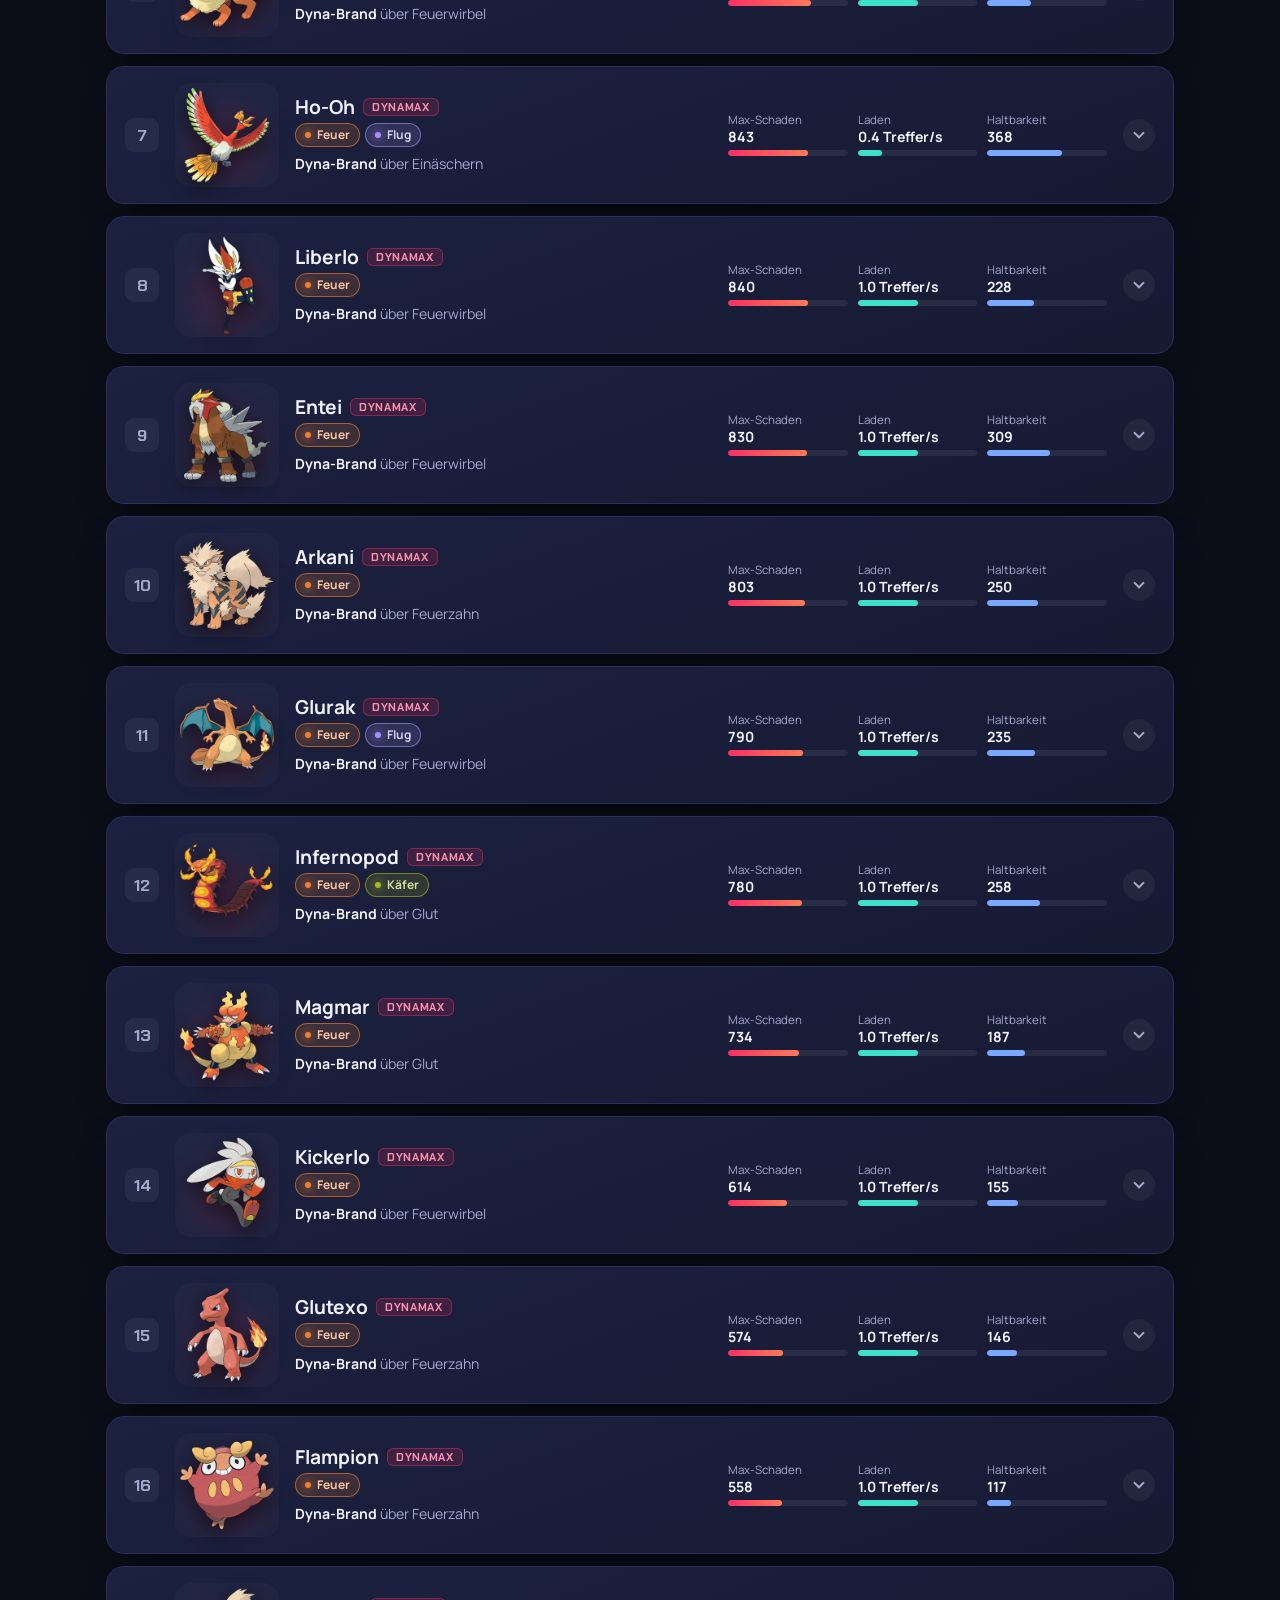
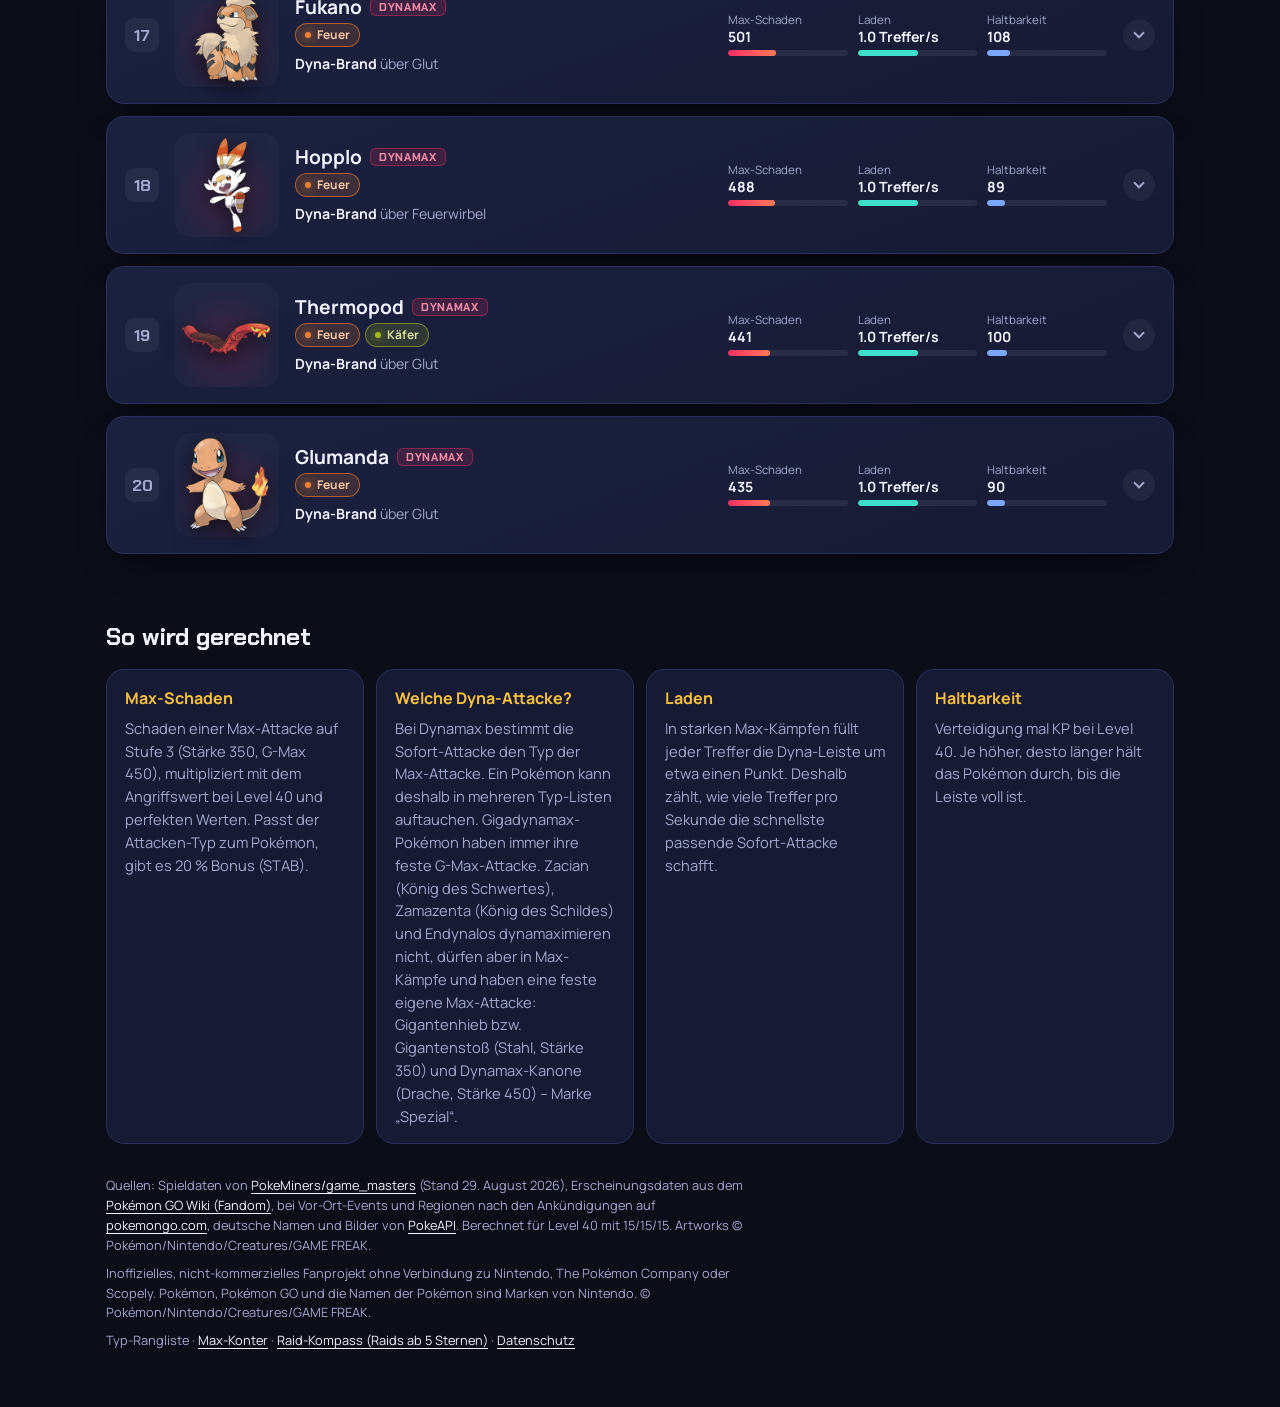
==== commit e960a851: "Neue Dynamax-Pokémon: Regidrago, Meltan, Melmetal - Dynamax-Regidrago (Drache, legendär) ab 12.11.20" ====
--- a/index.html
+++ b/index.html
@@ -9,10 +9,10 @@
   <meta name="description" content="Die stärksten Dynamax-, Gigadynamax- und Sonder-Angreifer (Zacian, Zamazenta, Endynalos) in Pokémon GO für jeden Typ, mit Werten und Attacken.">
   <meta name="theme-color" content="#0b0d18">
   <link rel="icon" href="assets/favicon.svg" type="image/svg+xml">
-  <link rel="stylesheet" href="css/style.css?v=2026-11-09-2">
-  <script src="data/pokemon-data.js?v=2026-11-09-2" defer></script>
-  <script src="js/shared.js?v=2026-11-09-2" defer></script>
-  <script src="js/app.js?v=2026-11-09-2" defer></script>
+  <link rel="stylesheet" href="css/style.css?v=2026-11-11-1">
+  <script src="data/pokemon-data.js?v=2026-11-11-1" defer></script>
+  <script src="js/shared.js?v=2026-11-11-1" defer></script>
+  <script src="js/app.js?v=2026-11-11-1" defer></script>
 </head>
 <body>
   <a class="skip-link" href="#ranking">Zur Rangliste springen</a>
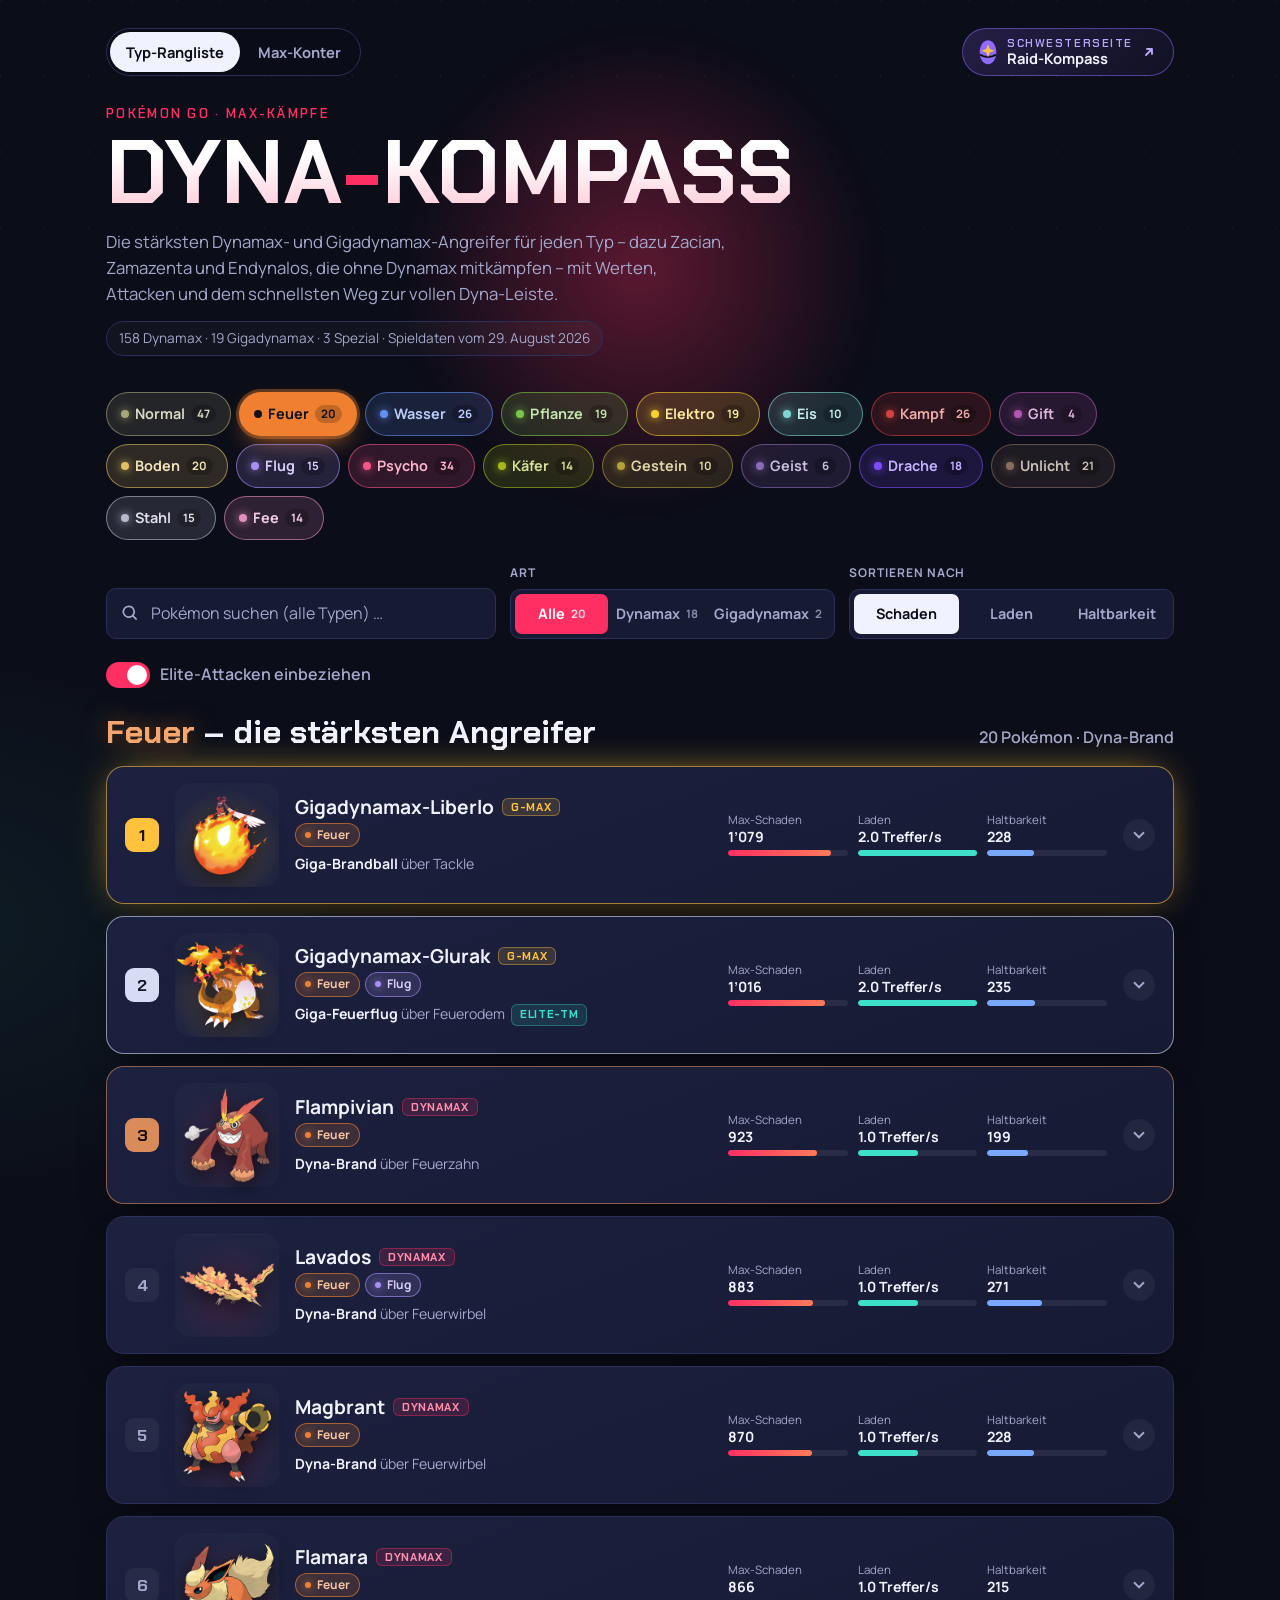
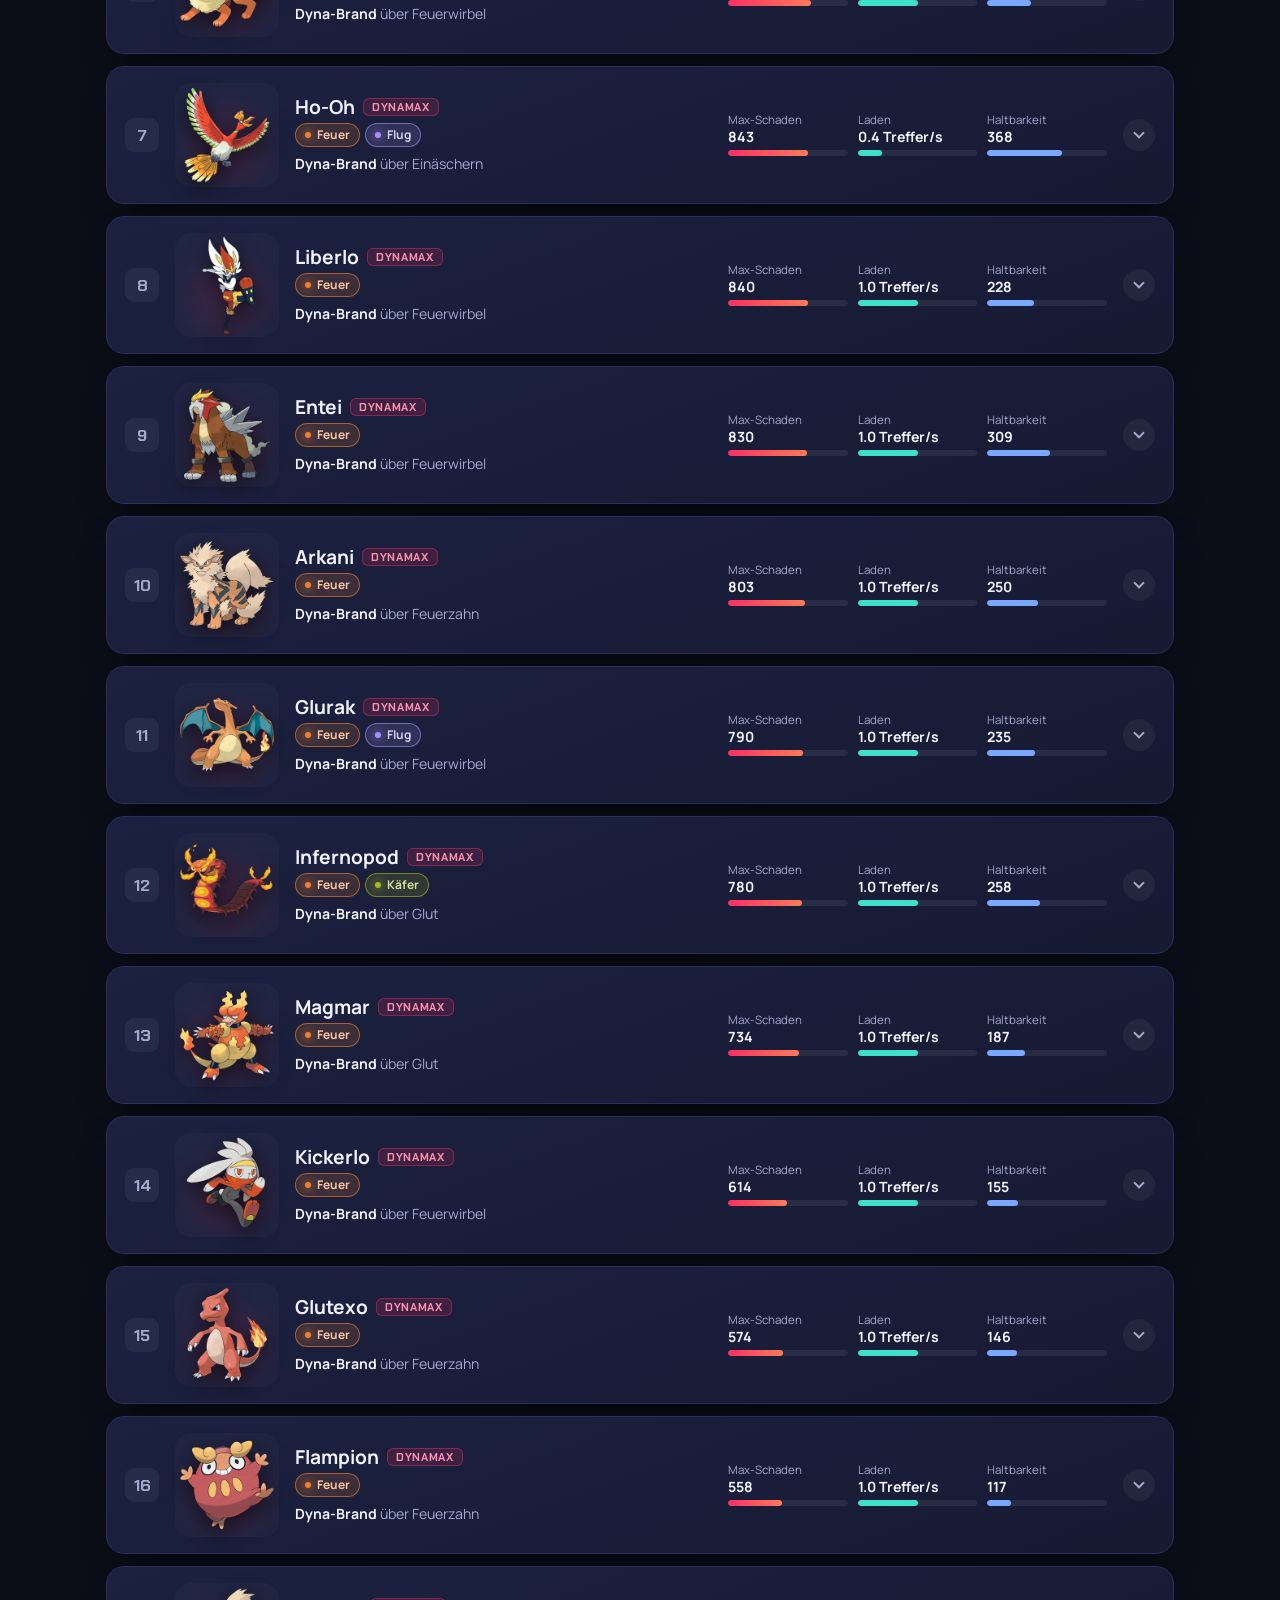
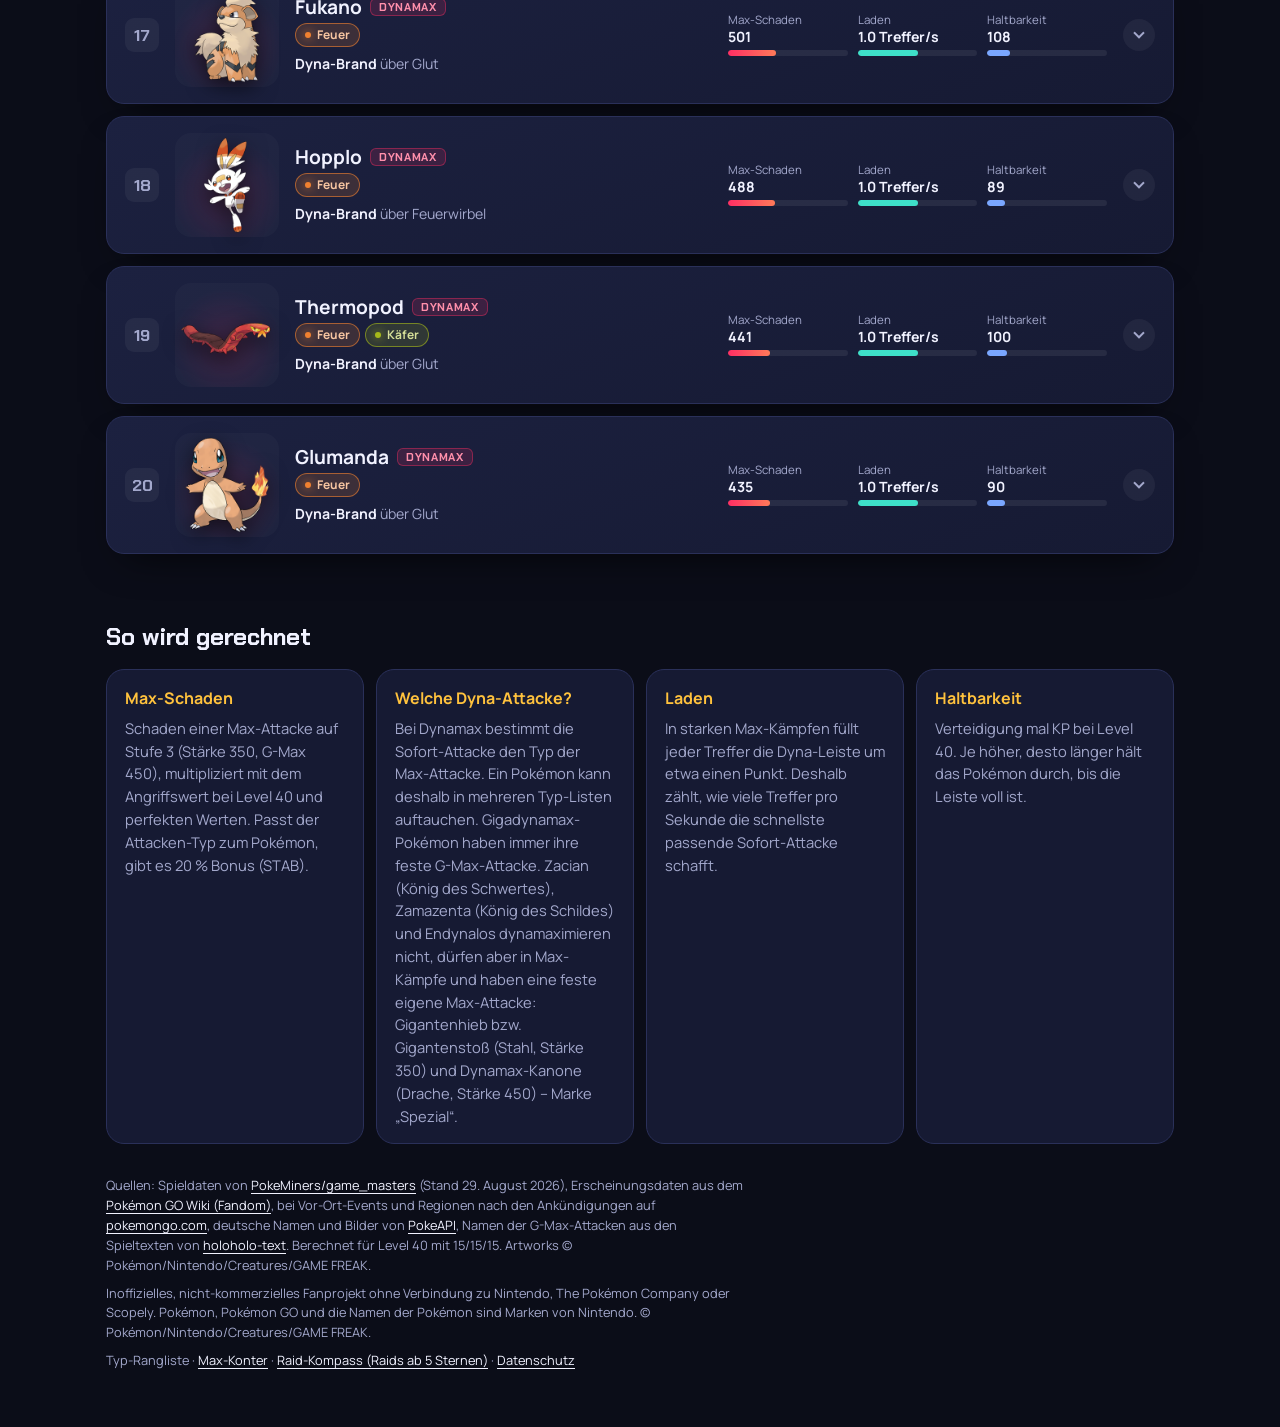
==== commit ba0bc869: "Suche findet Formen, Treffer am Handy sichtbar, deutsche G-Max-Attacken Anlass: "Riffex Hoch- und Ti" ====
--- a/index.html
+++ b/index.html
@@ -9,10 +9,10 @@
   <meta name="description" content="Die stärksten Dynamax-, Gigadynamax- und Sonder-Angreifer (Zacian, Zamazenta, Endynalos) in Pokémon GO für jeden Typ, mit Werten und Attacken.">
   <meta name="theme-color" content="#0b0d18">
   <link rel="icon" href="assets/favicon.svg" type="image/svg+xml">
-  <link rel="stylesheet" href="css/style.css?v=2026-11-11-1">
-  <script src="data/pokemon-data.js?v=2026-11-11-1" defer></script>
-  <script src="js/shared.js?v=2026-11-11-1" defer></script>
-  <script src="js/app.js?v=2026-11-11-1" defer></script>
+  <link rel="stylesheet" href="css/style.css?v=2026-11-16-1">
+  <script src="data/pokemon-data.js?v=2026-11-16-1" defer></script>
+  <script src="js/shared.js?v=2026-11-16-1" defer></script>
+  <script src="js/app.js?v=2026-11-16-1" defer></script>
 </head>
 <body>
   <a class="skip-link" href="#ranking">Zur Rangliste springen</a>
@@ -50,6 +50,9 @@
       <button class="search__clear" id="search-clear" type="button" aria-label="Suche leeren" hidden>×</button>
     </div>
 
+    <!-- Direkt unter dem Suchfeld, damit die Treffer am Handy ohne Scrollen sichtbar sind. -->
+    <section class="search-hits" id="search-hits" aria-live="polite" hidden></section>
+
     <fieldset class="segmented" id="kind-filter">
       <legend class="control-label">Art</legend>
       <div class="segmented__options">
@@ -77,8 +80,6 @@
       <button class="reset-btn" id="reset" type="button" hidden>Filter zurücksetzen</button>
     </div>
   </form>
-
-  <section class="search-hits" id="search-hits" aria-live="polite" hidden></section>
 
   <main id="ranking" class="ranking" tabindex="-1">
     <noscript><p class="state">Diese Seite braucht JavaScript, um die Rangliste anzuzeigen.</p></noscript>
--- a/css/style.css
+++ b/css/style.css
@@ -539,14 +539,14 @@
 /* ---------- Suchtreffer ---------- */
 
 .search-hits {
-  max-width: calc(var(--page) - 32px);
-  margin: 0 16px 20px;
+  grid-column: 1 / -1;
+  min-width: 0;
+  margin: 0;
   padding: 14px;
   border-radius: var(--radius);
   border: 1px solid var(--line);
   background: var(--panel);
 }
-@media (min-width: 1132px) { .search-hits { margin: 0 auto 20px; } }
 .search-hits__title { margin: 0 0 10px; font-size: .95rem; color: var(--muted); font-weight: 700; }
 .search-hits__list { display: grid; gap: 10px; margin: 0; padding: 0; list-style: none; }
 .search-hits__row { display: flex; gap: 12px; align-items: center; }
@@ -1020,6 +1020,8 @@
   .type-bar .scroll-arrow { display: none; }
   .controls { grid-template-columns: minmax(0, 1.2fr) minmax(0, 1fr) minmax(0, 1fr); }
   .controls .search { grid-column: auto; align-self: end; }
+  /* Suchfeld, Art und Sortierung teilen sich hier eine Zeile – die Treffer kommen unter alle Filter. */
+  .controls .search-hits { order: 1; }
   .teams__grid { grid-template-columns: repeat(3, minmax(0, 1fr)); }
   .method__grid { grid-template-columns: repeat(4, minmax(0, 1fr)); }
 }
